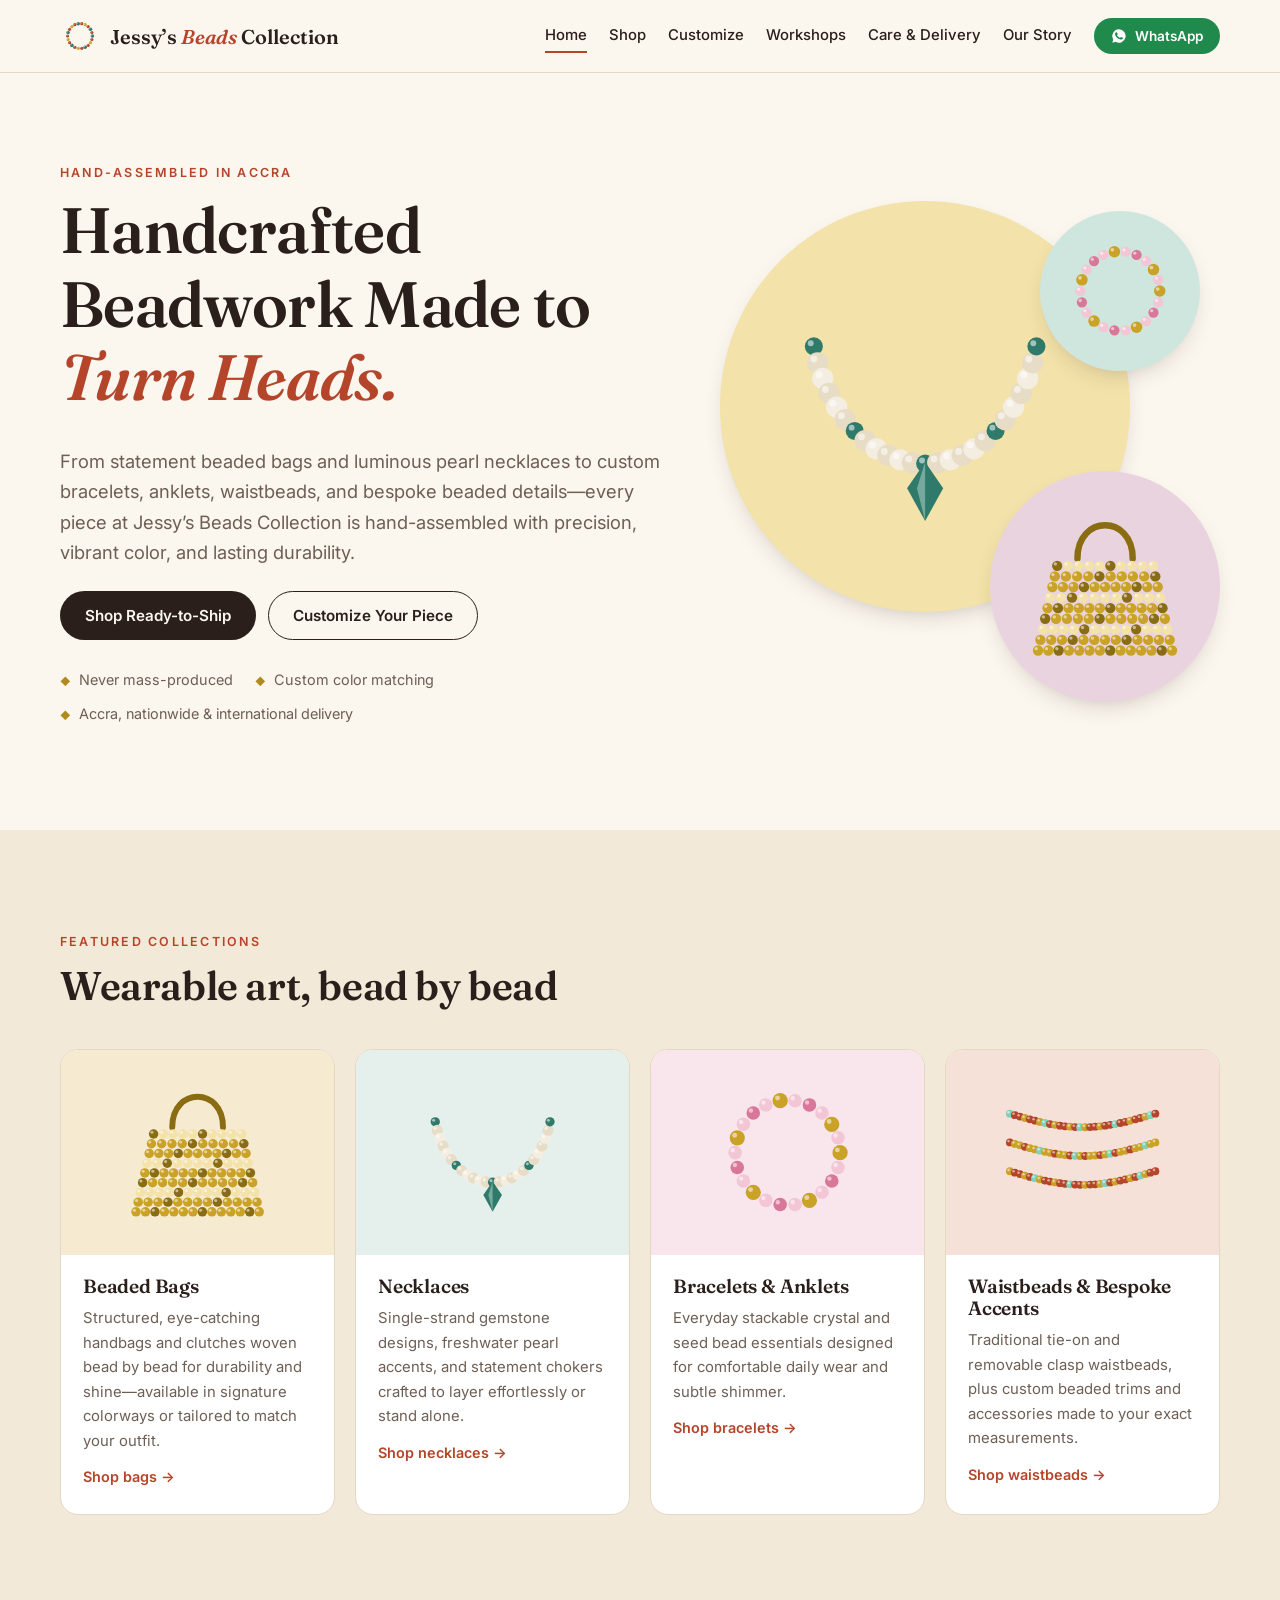
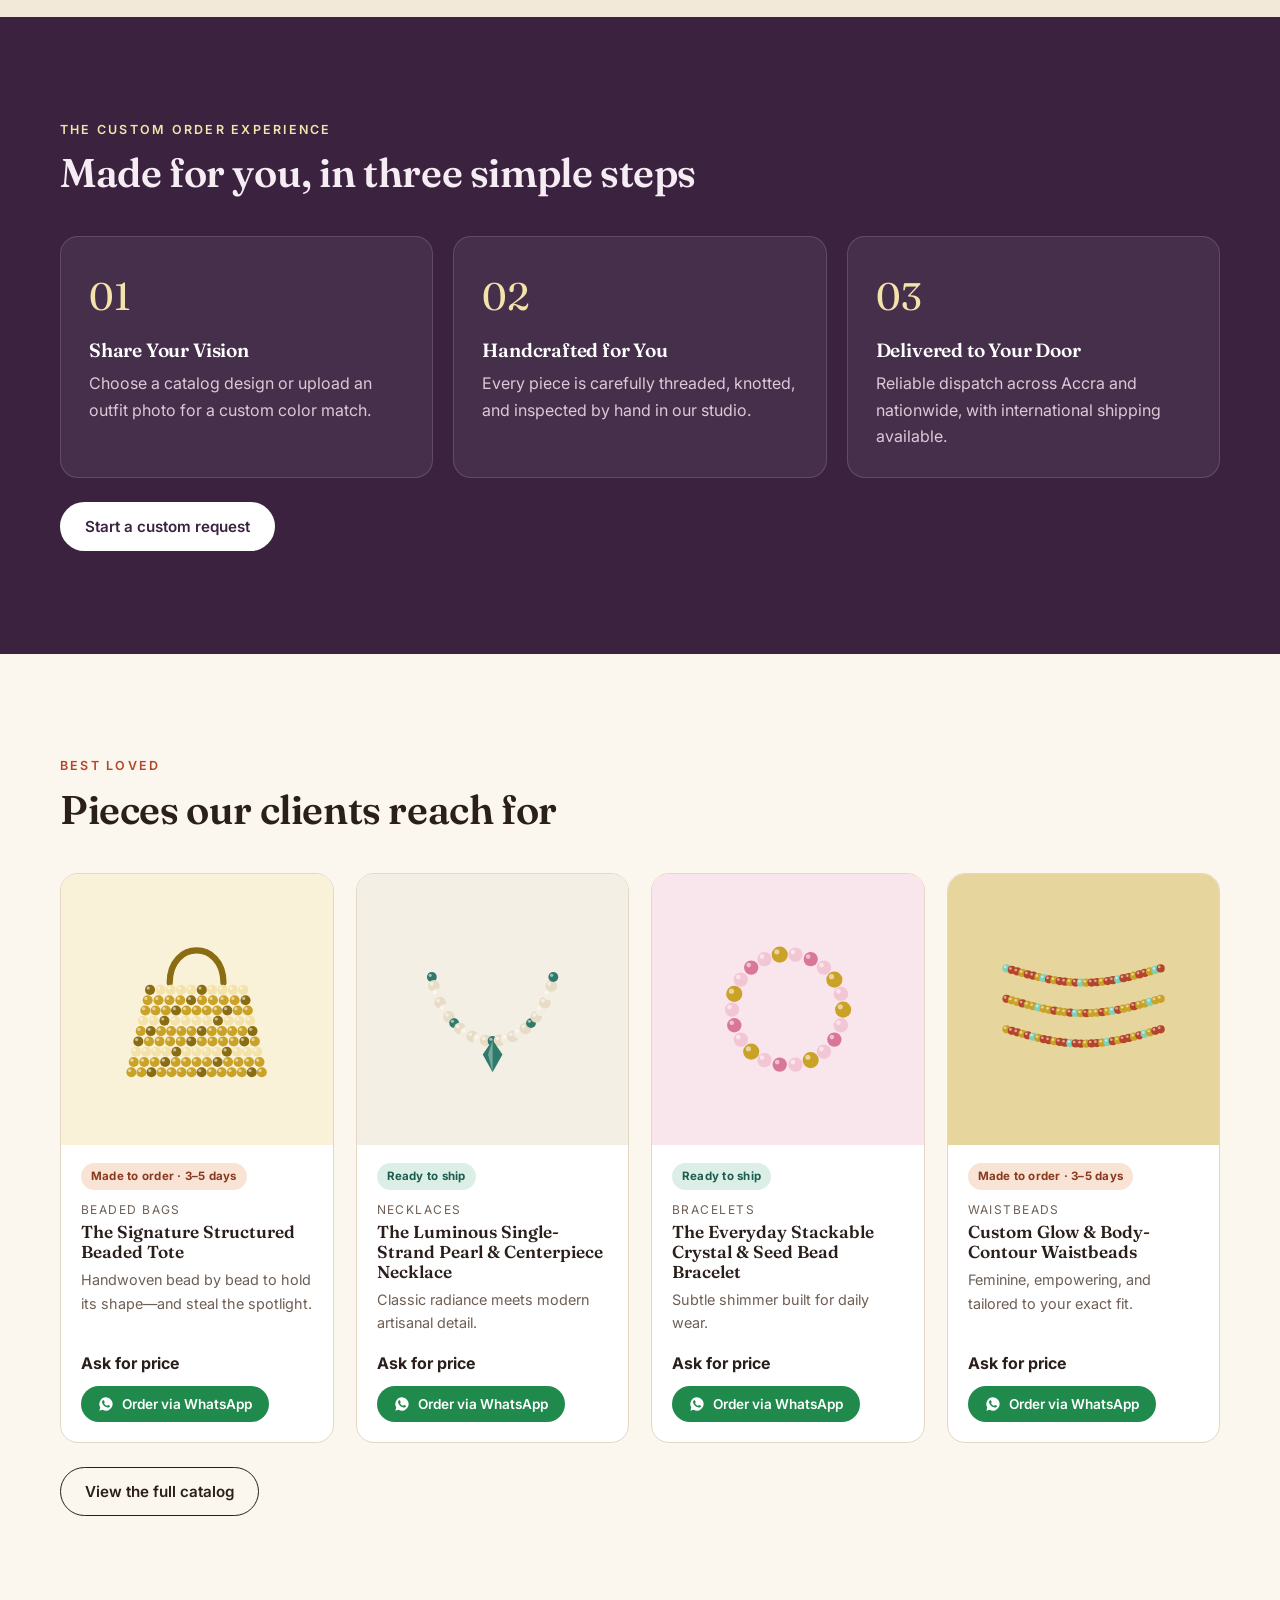
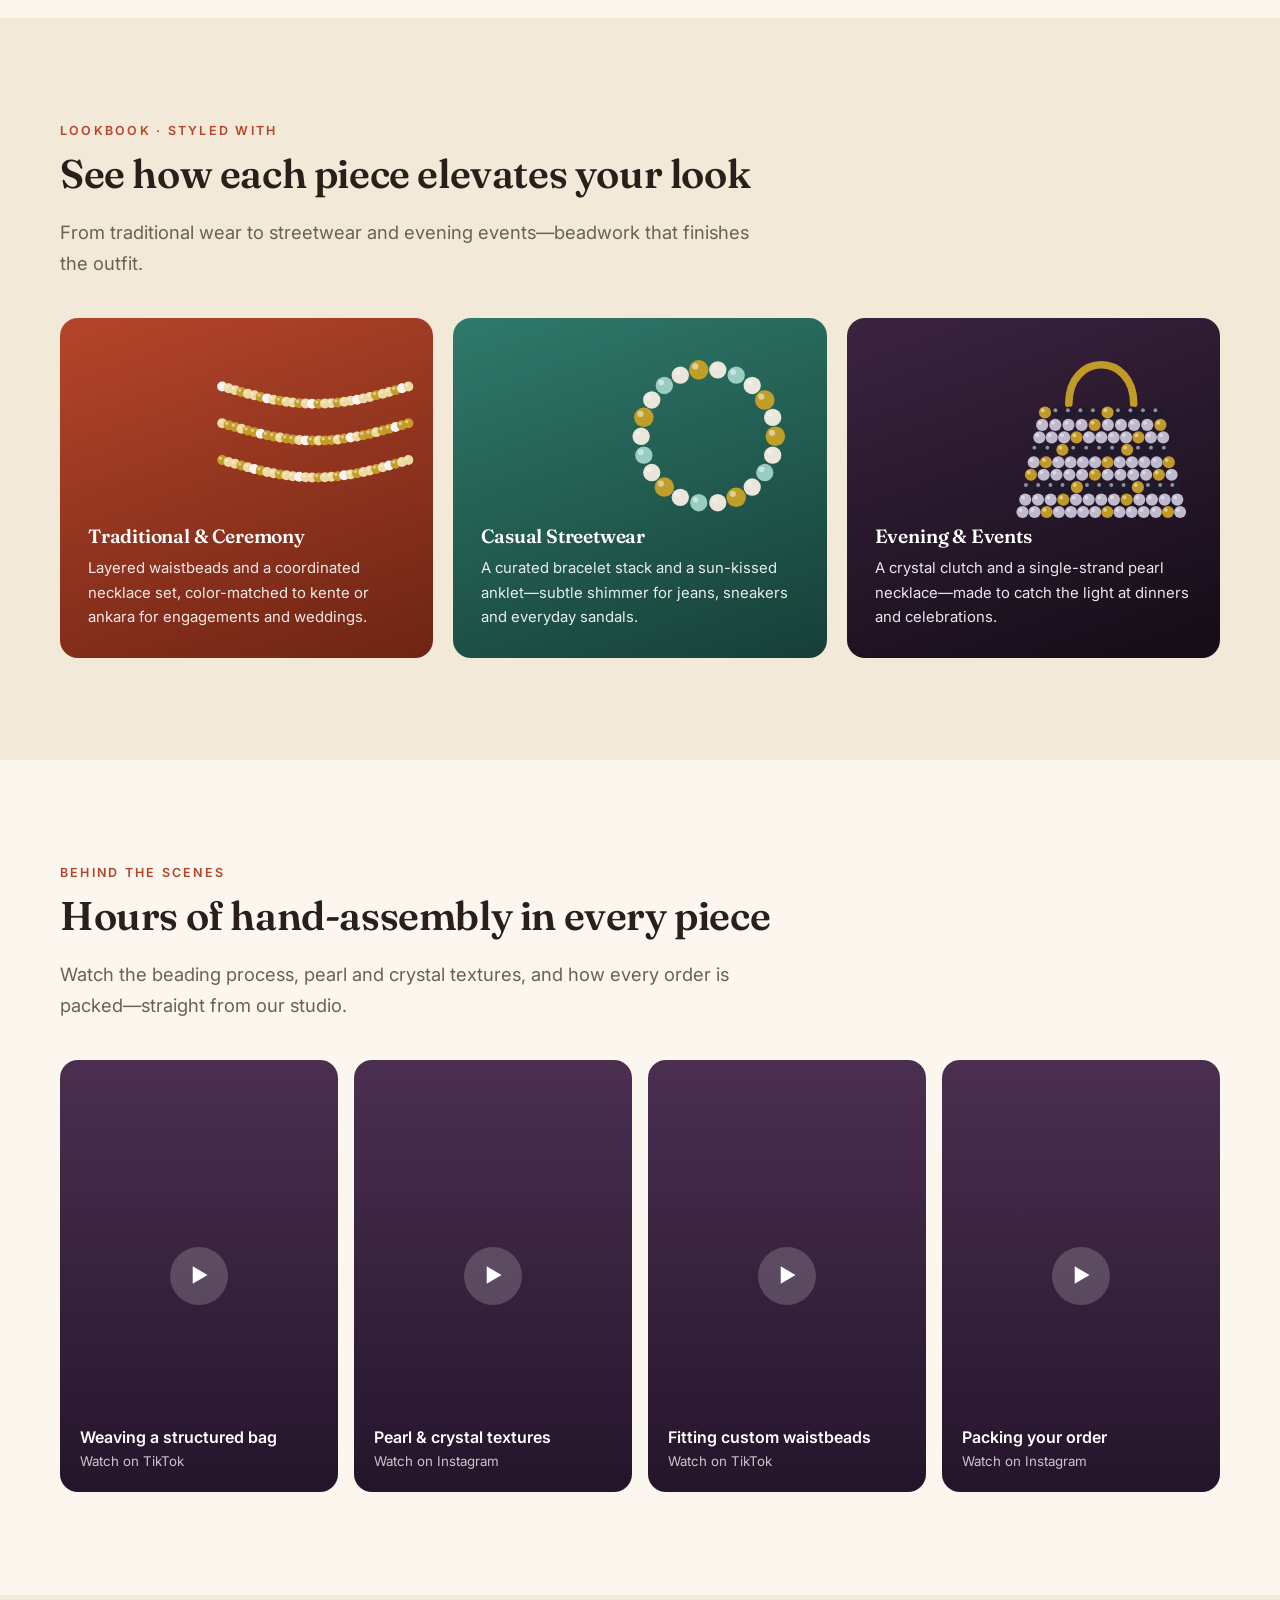
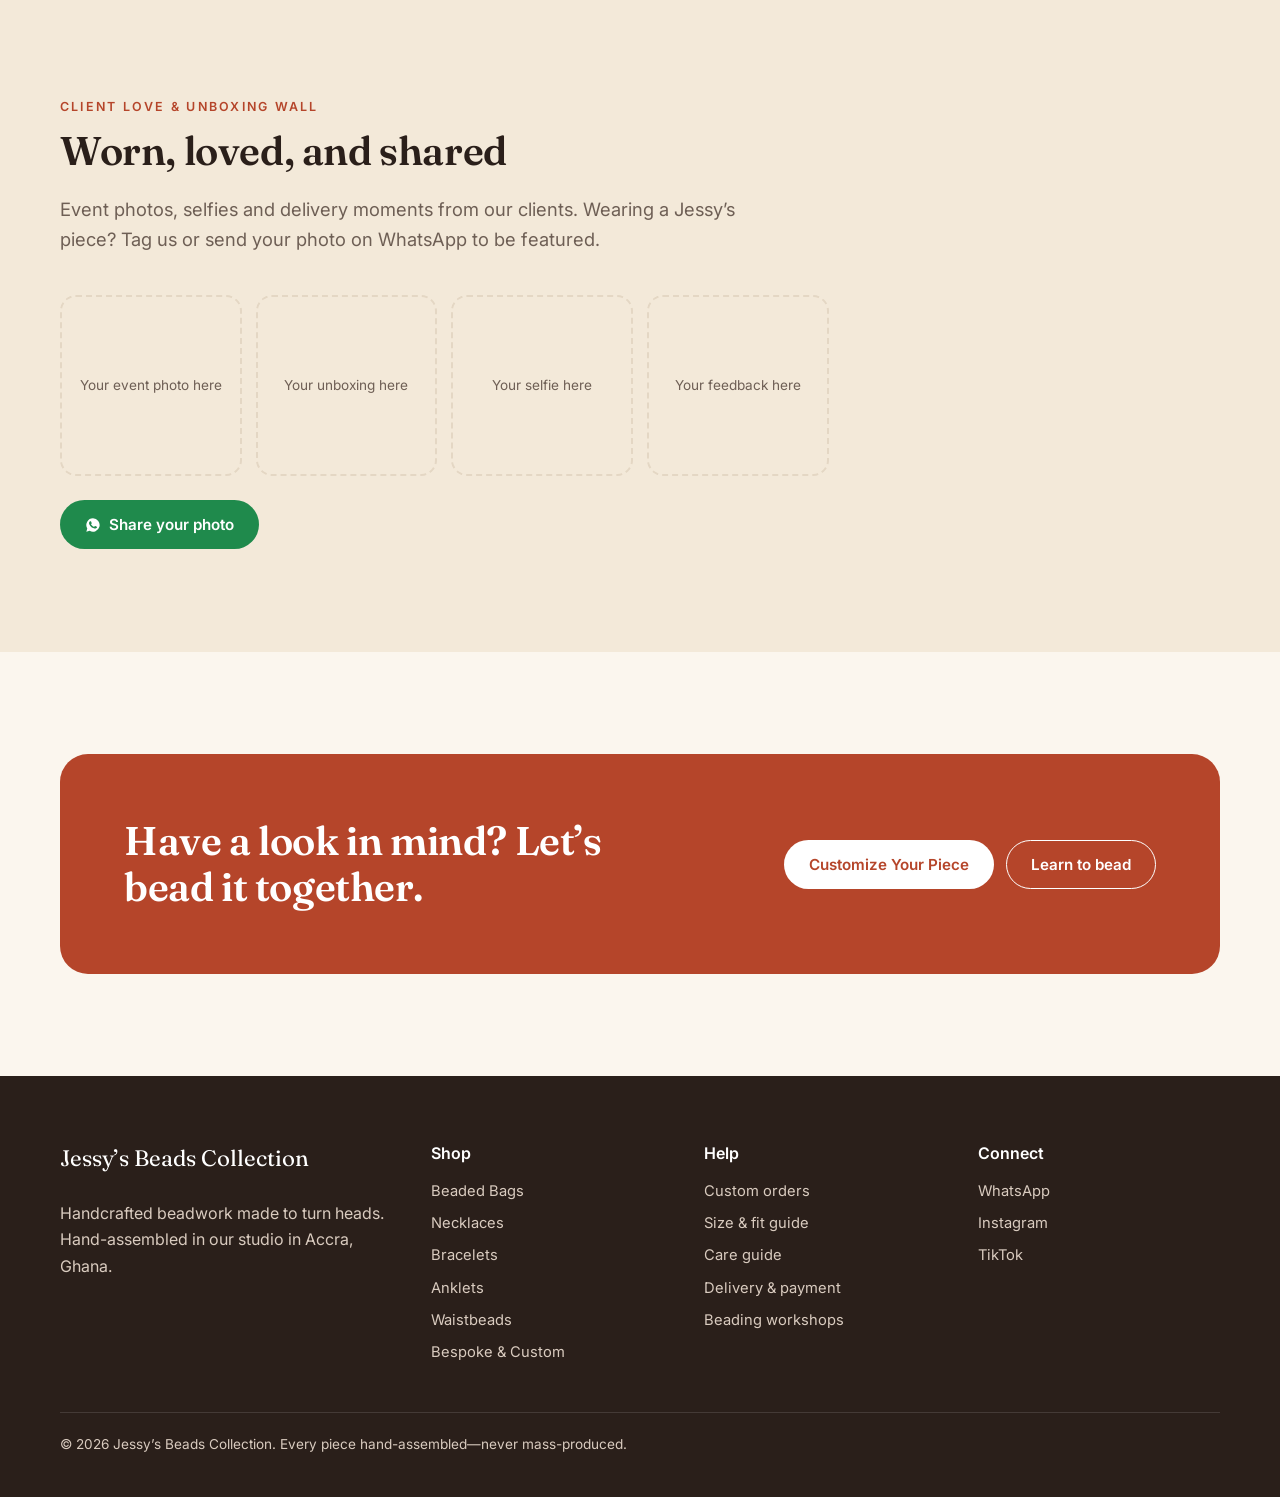
==== index.html @ 9a5f0c34 "Build Jessy's Beads Collection website from content blueprint Static multi-page site: home, shop cat" ====
<!doctype html>
<html lang="en">
<head>
  <meta charset="utf-8">
  <meta name="viewport" content="width=device-width, initial-scale=1">
  <title>Jessy’s Beads Collection — Handcrafted Beadwork, Accra</title>
  <meta name="description" content="Handcrafted beaded bags, pearl necklaces, bracelets, anklets, waistbeads and bespoke beadwork—hand-assembled in Accra, Ghana. Ready-to-ship and custom orders via WhatsApp.">
  <link rel="preconnect" href="https://fonts.googleapis.com">
  <link rel="preconnect" href="https://fonts.gstatic.com" crossorigin>
  <link href="https://fonts.googleapis.com/css2?family=Fraunces:ital,opsz,wght@0,9..144,500;0,9..144,600;1,9..144,500&family=Inter:wght@400;500;600;700&display=swap" rel="stylesheet">
  <link rel="stylesheet" href="css/styles.css">
  <script src="js/config.js"></script>
  <script src="js/products.js"></script>
  <script src="js/main.js" defer></script>
</head>
<body>
  <header id="site-header"></header>

  <main>
    <section class="hero">
      <div class="container hero-grid">
        <div>
          <p class="eyebrow">Hand-assembled in Accra</p>
          <h1>Handcrafted Beadwork Made to <em>Turn Heads.</em></h1>
          <p class="lede">From statement beaded bags and luminous pearl necklaces to custom bracelets, anklets, waistbeads, and bespoke beaded details—every piece at Jessy’s Beads Collection is hand-assembled with precision, vibrant color, and lasting durability.</p>
          <div class="btn-row">
            <a class="btn btn-primary" href="shop.html">Shop Ready-to-Ship</a>
            <a class="btn btn-ghost" href="custom.html">Customize Your Piece</a>
          </div>
          <ul class="trust-row">
            <li>Never mass-produced</li>
            <li>Custom color matching</li>
            <li>Accra, nationwide &amp; international delivery</li>
          </ul>
        </div>
        <div class="hero-art" aria-hidden="true">
          <div class="orb orb-1" data-art="necklace" data-palette="#f4eee2,#e7dcc6,#2f7a6b"></div>
          <div class="orb orb-2" data-art="bag" data-palette="#c9a227,#f3e2a9,#8a6d12"></div>
          <div class="orb orb-3" data-art="bracelet" data-palette="#d9779a,#f2c6d4,#c9a227"></div>
        </div>
      </div>
    </section>

    <section class="section section-alt">
      <div class="container">
        <div class="section-head">
          <p class="eyebrow">Featured collections</p>
          <h2>Wearable art, bead by bead</h2>
        </div>
        <div class="collection-grid">
          <a class="collection-card" href="shop.html#bags">
            <div class="art" style="--tint:#f6ead0" data-art="bag" data-palette="#c9a227,#f3e2a9,#8a6d12"></div>
            <div><h3>Beaded Bags</h3><p>Structured, eye-catching handbags and clutches woven bead by bead for durability and shine—available in signature colorways or tailored to match your outfit.</p><span class="more">Shop bags →</span></div>
          </a>
          <a class="collection-card" href="shop.html#necklaces">
            <div class="art" style="--tint:#e5f0ec" data-art="necklace" data-palette="#f4eee2,#e7dcc6,#2f7a6b"></div>
            <div><h3>Necklaces</h3><p>Single-strand gemstone designs, freshwater pearl accents, and statement chokers crafted to layer effortlessly or stand alone.</p><span class="more">Shop necklaces →</span></div>
          </a>
          <a class="collection-card" href="shop.html#bracelets">
            <div class="art" style="--tint:#f8e6ec" data-art="bracelet" data-palette="#d9779a,#f2c6d4,#c9a227"></div>
            <div><h3>Bracelets &amp; Anklets</h3><p>Everyday stackable crystal and seed bead essentials designed for comfortable daily wear and subtle shimmer.</p><span class="more">Shop bracelets →</span></div>
          </a>
          <a class="collection-card" href="shop.html#waistbeads">
            <div class="art" style="--tint:#f6e1d8" data-art="waistbeads" data-palette="#b5452a,#c9a227,#7fd1b9"></div>
            <div><h3>Waistbeads &amp; Bespoke Accents</h3><p>Traditional tie-on and removable clasp waistbeads, plus custom beaded trims and accessories made to your exact measurements.</p><span class="more">Shop waistbeads →</span></div>
          </a>
        </div>
      </div>
    </section>

    <section class="section section-dark">
      <div class="container">
        <div class="section-head">
          <p class="eyebrow">The custom order experience</p>
          <h2>Made for you, in three simple steps</h2>
        </div>
        <ol class="steps">
          <li><h3>Share Your Vision</h3><p>Choose a catalog design or upload an outfit photo for a custom color match.</p></li>
          <li><h3>Handcrafted for You</h3><p>Every piece is carefully threaded, knotted, and inspected by hand in our studio.</p></li>
          <li><h3>Delivered to Your Door</h3><p>Reliable dispatch across Accra and nationwide, with international shipping available.</p></li>
        </ol>
        <div class="btn-row"><a class="btn btn-primary" style="background:#fff;color:var(--plum)" href="custom.html">Start a custom request</a></div>
      </div>
    </section>

    <section class="section">
      <div class="container">
        <div class="section-head">
          <p class="eyebrow">Best loved</p>
          <h2>Pieces our clients reach for</h2>
        </div>
        <div class="product-grid" id="featured-products"></div>
        <div class="btn-row"><a class="btn btn-ghost" href="shop.html">View the full catalog</a></div>
      </div>
    </section>

    <section class="section section-alt">
      <div class="container">
        <div class="section-head">
          <p class="eyebrow">Lookbook · Styled with</p>
          <h2>See how each piece elevates your look</h2>
          <p class="lede">From traditional wear to streetwear and evening events—beadwork that finishes the outfit.</p>
        </div>
        <div class="lookbook">
          <article class="look look-1">
            <div class="art" data-art="waistbeads" data-palette="#f3e2a9,#c9a227,#fff"></div>
            <h3>Traditional &amp; Ceremony</h3>
            <p>Layered waistbeads and a coordinated necklace set, color-matched to kente or ankara for engagements and weddings.</p>
          </article>
          <article class="look look-2">
            <div class="art" data-art="bracelet" data-palette="#9fd3c7,#f4eee2,#c9a227"></div>
            <h3>Casual Streetwear</h3>
            <p>A curated bracelet stack and a sun-kissed anklet—subtle shimmer for jeans, sneakers and everyday sandals.</p>
          </article>
          <article class="look look-3">
            <div class="art" data-art="bag" data-palette="#c7c3d6,#1f1b2e,#c9a227"></div>
            <h3>Evening &amp; Events</h3>
            <p>A crystal clutch and a single-strand pearl necklace—made to catch the light at dinners and celebrations.</p>
          </article>
        </div>
      </div>
    </section>

    <section class="section">
      <div class="container">
        <div class="section-head">
          <p class="eyebrow">Behind the scenes</p>
          <h2>Hours of hand-assembly in every piece</h2>
          <p class="lede">Watch the beading process, pearl and crystal textures, and how every order is packed—straight from our studio.</p>
        </div>
        <div class="reels" id="craft-reels">
          <a class="reel" href="#" data-social="tiktok" target="_blank" rel="noopener"><span class="reel-play" aria-hidden="true">▶</span><span class="reel-title">Weaving a structured bag</span><small>Watch on TikTok</small></a>
          <a class="reel" href="#" data-social="instagram" target="_blank" rel="noopener"><span class="reel-play" aria-hidden="true">▶</span><span class="reel-title">Pearl &amp; crystal textures</span><small>Watch on Instagram</small></a>
          <a class="reel" href="#" data-social="tiktok" target="_blank" rel="noopener"><span class="reel-play" aria-hidden="true">▶</span><span class="reel-title">Fitting custom waistbeads</span><small>Watch on TikTok</small></a>
          <a class="reel" href="#" data-social="instagram" target="_blank" rel="noopener"><span class="reel-play" aria-hidden="true">▶</span><span class="reel-title">Packing your order</span><small>Watch on Instagram</small></a>
        </div>
      </div>
    </section>

    <section class="section section-alt">
      <div class="container">
        <div class="section-head">
          <p class="eyebrow">Client love &amp; unboxing wall</p>
          <h2>Worn, loved, and shared</h2>
          <p class="lede">Event photos, selfies and delivery moments from our clients. Wearing a Jessy’s piece? Tag us or send your photo on WhatsApp to be featured.</p>
        </div>
        <div class="wall">
          <div class="wall-slot">Your event photo here</div>
          <div class="wall-slot">Your unboxing here</div>
          <div class="wall-slot">Your selfie here</div>
          <div class="wall-slot">Your feedback here</div>
        </div>
        <div class="btn-row"><a class="btn btn-wa" data-wa="Hi! Here’s a photo of my Jessy’s Beads piece for the Client Love wall.">Share your photo</a></div>
      </div>
    </section>

    <section class="section">
      <div class="container">
        <div class="cta-band">
          <h2>Have a look in mind? Let’s bead it together.</h2>
          <div class="btn-row" style="margin:0">
            <a class="btn btn-primary" href="custom.html">Customize Your Piece</a>
            <a class="btn btn-ghost" style="color:#fff" href="workshops.html">Learn to bead</a>
          </div>
        </div>
      </div>
    </section>
  </main>

  <dialog id="product-dialog" aria-label="Product details">
    <button class="dialog-close" aria-label="Close">×</button>
    <div class="dialog-content"></div>
  </dialog>

  <footer id="site-footer"></footer>
</body>
</html>
---- css/styles.css ----
:root {
  --cream: #fbf6ee;
  --sand: #f3e9d9;
  --ink: #2a1f1a;
  --muted: #6e5f55;
  --line: #e4d7c4;
  --gold: #b08a1c;
  --gold-soft: #f3e2a9;
  --terracotta: #b5452a;
  --emerald: #2f7a6b;
  --plum: #3b2340;
  --wa: #1f8a4c;
  --radius: 18px;
  --shadow: 0 10px 30px -18px rgba(42, 31, 26, 0.45);
  --serif: "Fraunces", Georgia, serif;
  --sans: "Inter", system-ui, -apple-system, "Segoe UI", sans-serif;
}

*, *::before, *::after { box-sizing: border-box; }
html { scroll-behavior: smooth; }
body {
  margin: 0;
  background: var(--cream);
  color: var(--ink);
  font: 16px/1.65 var(--sans);
  -webkit-font-smoothing: antialiased;
}
img, svg { max-width: 100%; display: block; }
a { color: var(--terracotta); }
h1, h2, h3 { font-family: var(--serif); font-weight: 600; line-height: 1.15; margin: 0 0 0.5em; letter-spacing: -0.01em; }
h1 { font-size: clamp(2.3rem, 6vw, 4rem); }
h2 { font-size: clamp(1.7rem, 3.6vw, 2.5rem); }
h3 { font-size: 1.2rem; }
p { margin: 0 0 1em; }
.sr-only { position: absolute; width: 1px; height: 1px; overflow: hidden; clip: rect(0 0 0 0); white-space: nowrap; }
.container { width: min(1160px, 100% - 32px); margin-inline: auto; }
.section { padding: clamp(56px, 8vw, 104px) 0; }
.section-alt { background: var(--sand); }
.section-dark { background: var(--plum); color: #f6ecf3; }
.section-dark .eyebrow { color: var(--gold-soft); }
.eyebrow { font-size: 0.78rem; letter-spacing: 0.18em; text-transform: uppercase; color: var(--terracotta); font-weight: 600; margin-bottom: 0.8em; }
.lede { font-size: 1.15rem; color: var(--muted); max-width: 62ch; }
.section-dark .lede { color: #dcc8d6; }
.section-head { max-width: 720px; margin-bottom: 40px; }
.center { text-align: center; margin-inline: auto; }

/* Buttons */
.btn {
  display: inline-flex; align-items: center; justify-content: center; gap: 8px;
  padding: 14px 24px; border-radius: 999px; border: 1.5px solid transparent;
  font: 600 0.95rem var(--sans); text-decoration: none; cursor: pointer;
  transition: transform 0.15s ease, background 0.15s ease;
}
.btn:hover { transform: translateY(-1px); }
.btn-primary { background: var(--ink); color: var(--cream); }
.btn-primary:hover { background: var(--plum); }
.btn-ghost { border-color: currentColor; color: var(--ink); background: transparent; }
.btn-wa { background: var(--wa); color: #fff; }
.btn-wa::before { content: ""; width: 16px; height: 16px; background: currentColor; mask: url("data:image/svg+xml,%3Csvg xmlns='http://www.w3.org/2000/svg' viewBox='0 0 24 24'%3E%3Cpath d='M12 2a10 10 0 0 0-8.6 15.1L2 22l5-1.3A10 10 0 1 0 12 2Zm5.4 14.1c-.2.6-1.3 1.2-1.8 1.2-.5.1-1 .2-3.4-.7-2.9-1.1-4.7-4.1-4.9-4.3-.1-.2-1.2-1.6-1.2-3s.8-2.2 1-2.5c.3-.3.6-.4.8-.4h.6c.2 0 .4 0 .6.5l.9 2.1c.1.2.1.4 0 .6l-.3.5-.4.5c-.1.1-.3.3-.1.6.2.3.8 1.3 1.7 2.1 1.2 1 2.1 1.3 2.4 1.5.3.1.5.1.6-.1l.9-1.1c.2-.3.4-.2.7-.1l2 1c.3.1.5.2.5.3.1.2.1.7-.1 1.3Z'/%3E%3C/svg%3E") center/contain no-repeat; }
.btn-sm { padding: 9px 16px; font-size: 0.85rem; }
.btn-row { display: flex; flex-wrap: wrap; gap: 12px; margin-top: 24px; }
.link-btn { background: none; border: 0; padding: 0; font: inherit; color: inherit; cursor: pointer; text-align: left; }
.link-btn:hover { color: var(--terracotta); }
:focus-visible { outline: 3px solid var(--gold); outline-offset: 3px; }

/* Header */
#site-header { position: sticky; top: 0; z-index: 50; background: rgba(251, 246, 238, 0.92); backdrop-filter: blur(10px); border-bottom: 1px solid var(--line); }
.header-inner { display: flex; align-items: center; justify-content: space-between; min-height: 72px; gap: 16px; }
.brand { display: flex; align-items: center; gap: 10px; text-decoration: none; color: var(--ink); }
.brand-name { font-family: var(--serif); font-size: 1.25rem; font-weight: 600; }
.brand-name em { color: var(--terracotta); }
.site-nav { display: flex; align-items: center; gap: 22px; }
.site-nav a:not(.btn) { color: var(--ink); text-decoration: none; font-size: 0.93rem; font-weight: 500; padding: 4px 0; border-bottom: 2px solid transparent; }
.site-nav a:not(.btn):hover, .site-nav a[aria-current="page"] { border-color: var(--terracotta); }
.nav-toggle { display: none; background: none; border: 0; width: 44px; height: 44px; cursor: pointer; flex-direction: column; justify-content: center; gap: 5px; padding: 10px; }
.nav-toggle span:not(.sr-only) { display: block; height: 2px; background: var(--ink); border-radius: 2px; }
@media (max-width: 900px) {
  .nav-toggle { display: flex; }
  .site-nav { position: absolute; top: 100%; left: 0; right: 0; flex-direction: column; align-items: stretch; gap: 0; background: var(--cream); border-bottom: 1px solid var(--line); padding: 8px 16px 20px; display: none; }
  .nav-open .site-nav { display: flex; }
  .site-nav a:not(.btn) { padding: 12px 0; border-bottom: 1px solid var(--line); }
  .site-nav .btn { margin-top: 14px; }
}

/* Hero */
.hero { padding: clamp(48px, 7vw, 96px) 0; overflow: hidden; }
.hero-grid { display: grid; grid-template-columns: 1.1fr 0.9fr; gap: 48px; align-items: center; }
.hero h1 em { font-style: italic; color: var(--terracotta); }
.hero-art { position: relative; aspect-ratio: 1; }
.hero-art .orb { position: absolute; border-radius: 50%; display: grid; place-items: center; box-shadow: var(--shadow); }
.hero-art .orb svg { width: 80%; }
.orb-1 { inset: 0 18% 18% 0; background: var(--gold-soft); }
.orb-2 { width: 46%; aspect-ratio: 1; right: 0; bottom: 0; background: #e9d3df; }
.orb-3 { width: 32%; aspect-ratio: 1; right: 4%; top: 2%; background: #cfe6df; }
.trust-row { display: flex; flex-wrap: wrap; gap: 10px 22px; margin-top: 28px; padding: 0; list-style: none; color: var(--muted); font-size: 0.9rem; }
.trust-row li::before { content: "◆"; color: var(--gold); margin-right: 8px; font-size: 0.7em; }
@media (max-width: 860px) { .hero-grid { grid-template-columns: 1fr; } .hero-art { max-width: 420px; width: 100%; margin-inline: auto; } }

/* Collections */
.collection-grid { display: grid; grid-template-columns: repeat(4, 1fr); gap: 20px; }
.collection-card { background: #fff; border: 1px solid var(--line); border-radius: var(--radius); overflow: hidden; text-decoration: none; color: inherit; display: flex; flex-direction: column; transition: transform 0.2s, box-shadow 0.2s; }
.collection-card:hover { transform: translateY(-4px); box-shadow: var(--shadow); }
.collection-card .art { aspect-ratio: 4/3; display: grid; place-items: center; background: var(--tint, var(--sand)); }
.collection-card .art svg { width: 62%; }
.collection-card div:last-child { padding: 20px 22px 24px; }
.collection-card p { color: var(--muted); font-size: 0.93rem; margin: 0; }
.collection-card .more { display: inline-block; margin-top: 12px; color: var(--terracotta); font-weight: 600; font-size: 0.9rem; }
@media (max-width: 960px) { .collection-grid { grid-template-columns: repeat(2, 1fr); } }
@media (max-width: 540px) { .collection-grid { grid-template-columns: 1fr; } }

/* Steps */
.steps { display: grid; grid-template-columns: repeat(3, 1fr); gap: 20px; counter-reset: step; list-style: none; padding: 0; margin: 0; }
.steps li { counter-increment: step; background: rgba(255, 255, 255, 0.06); border: 1px solid rgba(255, 255, 255, 0.14); border-radius: var(--radius); padding: 28px; }
.steps li::before { content: counter(step, decimal-leading-zero); font-family: var(--serif); font-size: 2.4rem; color: var(--gold-soft); display: block; margin-bottom: 10px; }
.steps h3 { color: #fff; }
.steps p { margin: 0; color: #dcc8d6; }
@media (max-width: 760px) { .steps { grid-template-columns: 1fr; } }

/* Products */
.product-grid { display: grid; grid-template-columns: repeat(auto-fill, minmax(250px, 1fr)); gap: 22px; }
.product-card { background: #fff; border: 1px solid var(--line); border-radius: var(--radius); overflow: hidden; display: flex; flex-direction: column; }
.product-open { border: 0; padding: 0; background: none; cursor: pointer; display: block; width: 100%; }
.product-media { aspect-ratio: 1; display: grid; place-items: center; background: color-mix(in srgb, var(--tint) 45%, #fff); }
.product-media svg { width: 66%; transition: transform 0.3s; }
.product-media img { width: 100%; height: 100%; object-fit: cover; }
.product-card:hover .product-media svg { transform: scale(1.05) rotate(-2deg); }
.product-body { padding: 18px 20px 20px; display: flex; flex-direction: column; flex: 1; }
.product-body h3 { font-size: 1.08rem; margin: 2px 0 6px; }
.product-cat { font-size: 0.75rem; letter-spacing: 0.12em; text-transform: uppercase; color: var(--muted); margin: 10px 0 0; }
.product-tagline { color: var(--muted); font-size: 0.9rem; }
.product-foot { margin-top: auto; display: flex; align-items: center; justify-content: space-between; gap: 10px; flex-wrap: wrap; }
.price { font-weight: 700; }
.tag { display: inline-block; align-self: flex-start; font-size: 0.72rem; font-weight: 700; padding: 4px 10px; border-radius: 999px; letter-spacing: 0.02em; }
.tag-ready { background: #dcefe7; color: #1e5c4f; }
.tag-made { background: #f8e3d4; color: #8a3a1f; }
.shop-toolbar { display: flex; flex-wrap: wrap; justify-content: space-between; gap: 16px; align-items: center; margin-bottom: 28px; }
.chips { display: flex; flex-wrap: wrap; gap: 8px; }
.chip { border: 1.5px solid var(--line); background: #fff; border-radius: 999px; padding: 8px 16px; font: 500 0.88rem var(--sans); cursor: pointer; color: var(--ink); }
.chip[aria-pressed="true"] { background: var(--ink); color: var(--cream); border-color: var(--ink); }
.select { padding: 10px 14px; border-radius: 12px; border: 1.5px solid var(--line); font: inherit; background: #fff; color: var(--ink); }
.empty { grid-column: 1 / -1; color: var(--muted); }

/* Dialog */
dialog { border: 0; border-radius: 22px; padding: 0; width: min(920px, 100% - 32px); max-height: calc(100vh - 32px); background: var(--cream); color: var(--ink); box-shadow: 0 30px 80px -30px rgba(0, 0, 0, 0.5); }
dialog::backdrop { background: rgba(42, 31, 26, 0.55); }
.dialog-close { position: absolute; top: 12px; right: 12px; z-index: 2; width: 40px; height: 40px; border-radius: 50%; border: 0; background: #fff; font-size: 1.4rem; cursor: pointer; }
.dialog-content { display: grid; grid-template-columns: 1fr 1.15fr; }
.dialog-media { display: grid; place-items: center; background: color-mix(in srgb, var(--tint) 45%, #fff); min-height: 280px; }
.dialog-media svg { width: 70%; }
.dialog-text { padding: 36px 32px; }
.dialog-text h2 { font-size: 1.7rem; margin-top: 4px; }
.spec { display: grid; grid-template-columns: max-content 1fr; gap: 8px 16px; font-size: 0.92rem; margin: 18px 0; padding: 16px 0; border-block: 1px solid var(--line); }
.spec dt { font-weight: 600; }
.spec dd { margin: 0; color: var(--muted); }
@media (max-width: 760px) { .dialog-content { grid-template-columns: 1fr; } .dialog-media { min-height: 220px; } .spec { grid-template-columns: 1fr; } .spec dd { margin-bottom: 8px; } .dialog-text { padding: 26px 20px; } }

/* Lookbook */
.lookbook { display: grid; grid-template-columns: repeat(3, 1fr); gap: 20px; }
.look { border-radius: var(--radius); padding: 28px; min-height: 340px; display: flex; flex-direction: column; justify-content: flex-end; position: relative; overflow: hidden; color: #fff; }
.look .art { position: absolute; inset: 10px 10px auto auto; width: 58%; opacity: 0.95; }
.look h3 { position: relative; }
.look p { position: relative; margin: 0; font-size: 0.93rem; opacity: 0.9; }
.look-1 { background: linear-gradient(160deg, #b5452a, #6e2414); }
.look-2 { background: linear-gradient(160deg, #2f7a6b, #163f37); }
.look-3 { background: linear-gradient(160deg, #3b2340, #140c16); }
@media (max-width: 860px) { .lookbook { grid-template-columns: 1fr; } .look { min-height: 260px; } .look .art { width: 42%; } }

/* Reels */
.reels { display: grid; grid-template-columns: repeat(auto-fit, minmax(200px, 1fr)); gap: 16px; }
.reel { aspect-ratio: 9/14; border-radius: var(--radius); background: linear-gradient(180deg, #4b2f51, #24152a); display: flex; flex-direction: column; justify-content: flex-end; padding: 20px; color: #fff; text-decoration: none; position: relative; overflow: hidden; }
.reel-play { position: absolute; top: 50%; left: 50%; transform: translate(-50%, -50%); width: 58px; height: 58px; border-radius: 50%; background: rgba(255, 255, 255, 0.18); display: grid; place-items: center; font-size: 1.2rem; }
.reel-title { font-weight: 600; position: relative; }
.reel small { opacity: 0.75; position: relative; }

/* Split / about */
.split { display: grid; grid-template-columns: 1fr 1fr; gap: 56px; align-items: center; }
.split-art { aspect-ratio: 1; border-radius: 50%; background: var(--sand); display: grid; place-items: center; }
.split-art svg { width: 70%; }
@media (max-width: 860px) { .split { grid-template-columns: 1fr; } .split-art { max-width: 360px; margin-inline: auto; width: 100%; } }
.pillars { display: grid; grid-template-columns: repeat(3, 1fr); gap: 20px; }
.pillar { background: #fff; border: 1px solid var(--line); border-radius: var(--radius); padding: 26px; }
.pillar p { color: var(--muted); margin: 0; }
@media (max-width: 760px) { .pillars { grid-template-columns: 1fr; } }

/* Page header */
.page-head { padding: clamp(48px, 7vw, 88px) 0 clamp(28px, 4vw, 44px); border-bottom: 1px solid var(--line); }

/* Forms */
.builder { display: grid; grid-template-columns: 1.3fr 0.7fr; gap: 40px; align-items: start; }
.form-card { background: #fff; border: 1px solid var(--line); border-radius: var(--radius); padding: clamp(22px, 4vw, 40px); }
fieldset { border: 0; padding: 0; margin: 0 0 28px; }
legend, .field > span { font-weight: 600; display: block; margin-bottom: 10px; }
legend small, .field small { font-weight: 400; color: var(--muted); }
.field { display: block; margin-bottom: 20px; }
.field input:not([type=checkbox]):not([type=radio]):not([type=file]), .field select, .field textarea {
  width: 100%; padding: 13px 14px; border-radius: 12px; border: 1.5px solid var(--line); font: inherit; background: var(--cream); color: var(--ink);
}
.field textarea { min-height: 110px; resize: vertical; }
.field input:focus, .field select:focus, .field textarea:focus { outline: none; border-color: var(--gold); }
.two-col { display: grid; grid-template-columns: 1fr 1fr; gap: 0 18px; }
@media (max-width: 600px) { .two-col { grid-template-columns: 1fr; } }
.swatches { display: grid; grid-template-columns: repeat(auto-fill, minmax(76px, 1fr)); gap: 10px; }
.swatch { display: flex; flex-direction: column; align-items: center; gap: 6px; cursor: pointer; font-size: 0.78rem; text-align: center; }
.swatch input { position: absolute; opacity: 0; }
.swatch span { width: 40px; height: 40px; border-radius: 50%; background: radial-gradient(circle at 32% 30%, rgba(255,255,255,.7) 0 18%, transparent 20%), var(--c); border: 2px solid var(--line); transition: transform 0.15s; }
.swatch em { font-style: normal; color: var(--muted); }
.swatch input:checked + span { border-color: var(--ink); box-shadow: 0 0 0 3px var(--cream), 0 0 0 5px var(--ink); transform: scale(1.06); }
.swatch input:focus-visible + span { outline: 3px solid var(--gold); outline-offset: 3px; }
.radio-row { display: flex; flex-wrap: wrap; gap: 10px; }
.radio-row label { border: 1.5px solid var(--line); border-radius: 12px; padding: 10px 14px; cursor: pointer; display: flex; gap: 8px; align-items: center; }
.radio-row label:has(input:checked) { border-color: var(--ink); background: var(--sand); }
.upload { border: 2px dashed var(--line); border-radius: 14px; padding: 18px; background: var(--cream); }
#photo-preview { display: flex; gap: 12px; align-items: center; margin-top: 12px; font-size: 0.88rem; color: var(--muted); }
#photo-preview img { width: 72px; height: 72px; object-fit: cover; border-radius: 10px; }
.builder-aside { position: sticky; top: 96px; }
.preview-card { background: var(--sand); border-radius: var(--radius); padding: 24px; text-align: center; }
.preview-card #builder-preview svg { width: 80%; margin: 0 auto 10px; }
.note { font-size: 0.88rem; color: var(--muted); }
@media (max-width: 900px) { .builder { grid-template-columns: 1fr; } .builder-aside { position: static; order: -1; } .preview-card #builder-preview svg { width: 45%; } }

/* Info pages */
.info-grid { display: grid; grid-template-columns: repeat(auto-fit, minmax(260px, 1fr)); gap: 20px; }
.info-card { background: #fff; border: 1px solid var(--line); border-radius: var(--radius); padding: 26px; }
.info-card h3 { margin-bottom: 10px; }
.info-card ul { padding-left: 1.1em; margin: 0; color: var(--muted); }
.info-card li { margin-bottom: 6px; }
.table-wrap { overflow-x: auto; border: 1px solid var(--line); border-radius: var(--radius); background: #fff; }
table { width: 100%; border-collapse: collapse; font-size: 0.93rem; min-width: 520px; }
th, td { text-align: left; padding: 14px 18px; border-bottom: 1px solid var(--line); vertical-align: top; }
th { background: var(--sand); font-weight: 600; }
tr:last-child td { border-bottom: 0; }
.subnav { display: flex; flex-wrap: wrap; gap: 8px; margin-top: 20px; }
.callout { border-left: 4px solid var(--gold); background: #fff; padding: 18px 22px; border-radius: 0 14px 14px 0; margin-top: 24px; }

/* Wall */
.wall { display: grid; grid-template-columns: repeat(auto-fill, minmax(180px, 1fr)); gap: 14px; }
.wall-slot { aspect-ratio: 1; border-radius: 16px; border: 2px dashed var(--line); display: grid; place-items: center; text-align: center; color: var(--muted); font-size: 0.85rem; padding: 14px; }

/* CTA band */
.cta-band { background: var(--terracotta); color: #fff; border-radius: 28px; padding: clamp(32px, 6vw, 64px); display: flex; flex-wrap: wrap; justify-content: space-between; align-items: center; gap: 24px; }
.cta-band h2 { margin: 0; max-width: 20ch; }
.cta-band .btn-primary { background: #fff; color: var(--terracotta); }

/* Footer */
#site-footer { background: var(--ink); color: #d9cbbf; padding: 64px 0 28px; margin-top: 0; }
.footer-grid { display: grid; grid-template-columns: 1.4fr 1fr 1fr 1fr; gap: 32px; }
.footer-grid a { display: block; color: #d9cbbf; text-decoration: none; margin-bottom: 8px; font-size: 0.92rem; }
.footer-grid a:hover { color: #fff; }
.footer-brand { font-family: var(--serif); font-size: 1.4rem; color: #fff; }
.footer-title { color: #fff; font-weight: 600; margin-bottom: 12px; }
.footer-base { border-top: 1px solid rgba(255, 255, 255, 0.12); margin-top: 40px; padding-top: 20px; font-size: 0.85rem; }
@media (max-width: 760px) { .footer-grid { grid-template-columns: 1fr 1fr; } }
@media (max-width: 460px) { .footer-grid { grid-template-columns: 1fr; } }

@media (prefers-reduced-motion: reduce) { * { transition: none !important; scroll-behavior: auto !important; } }
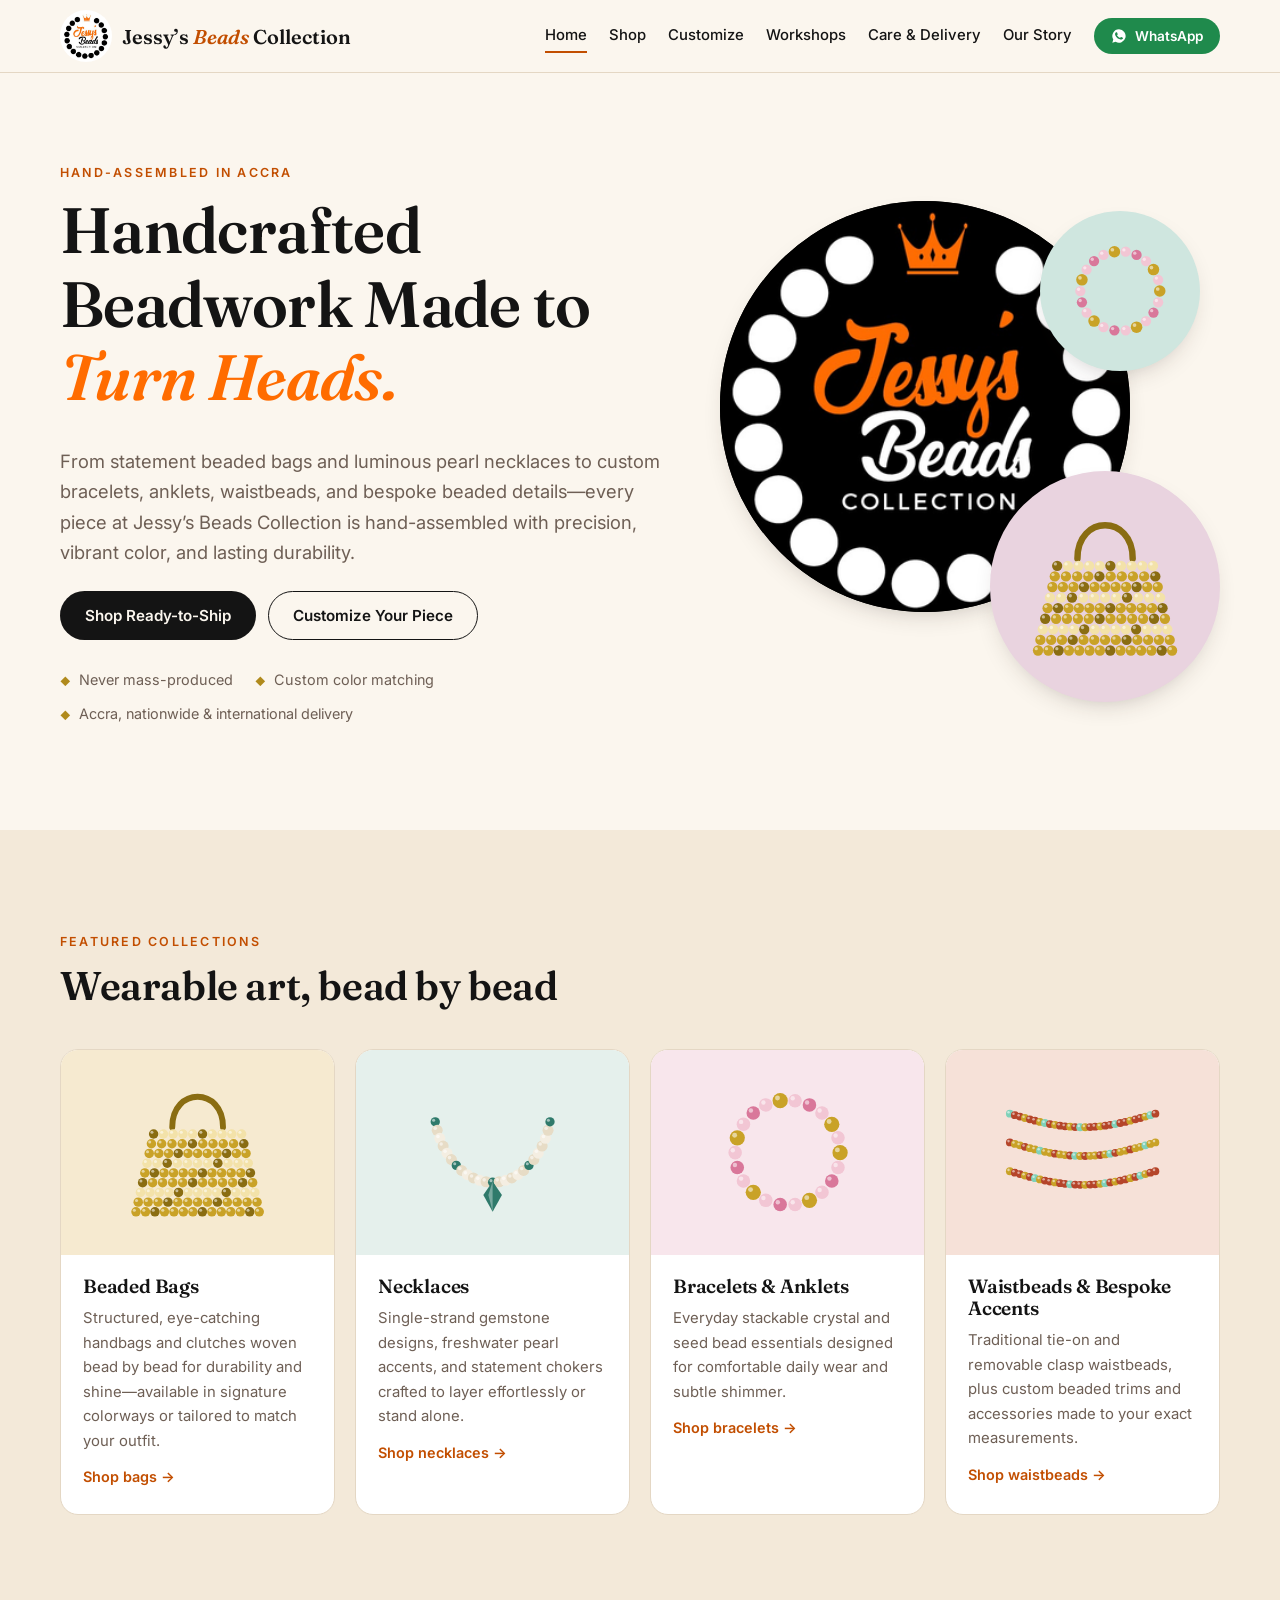
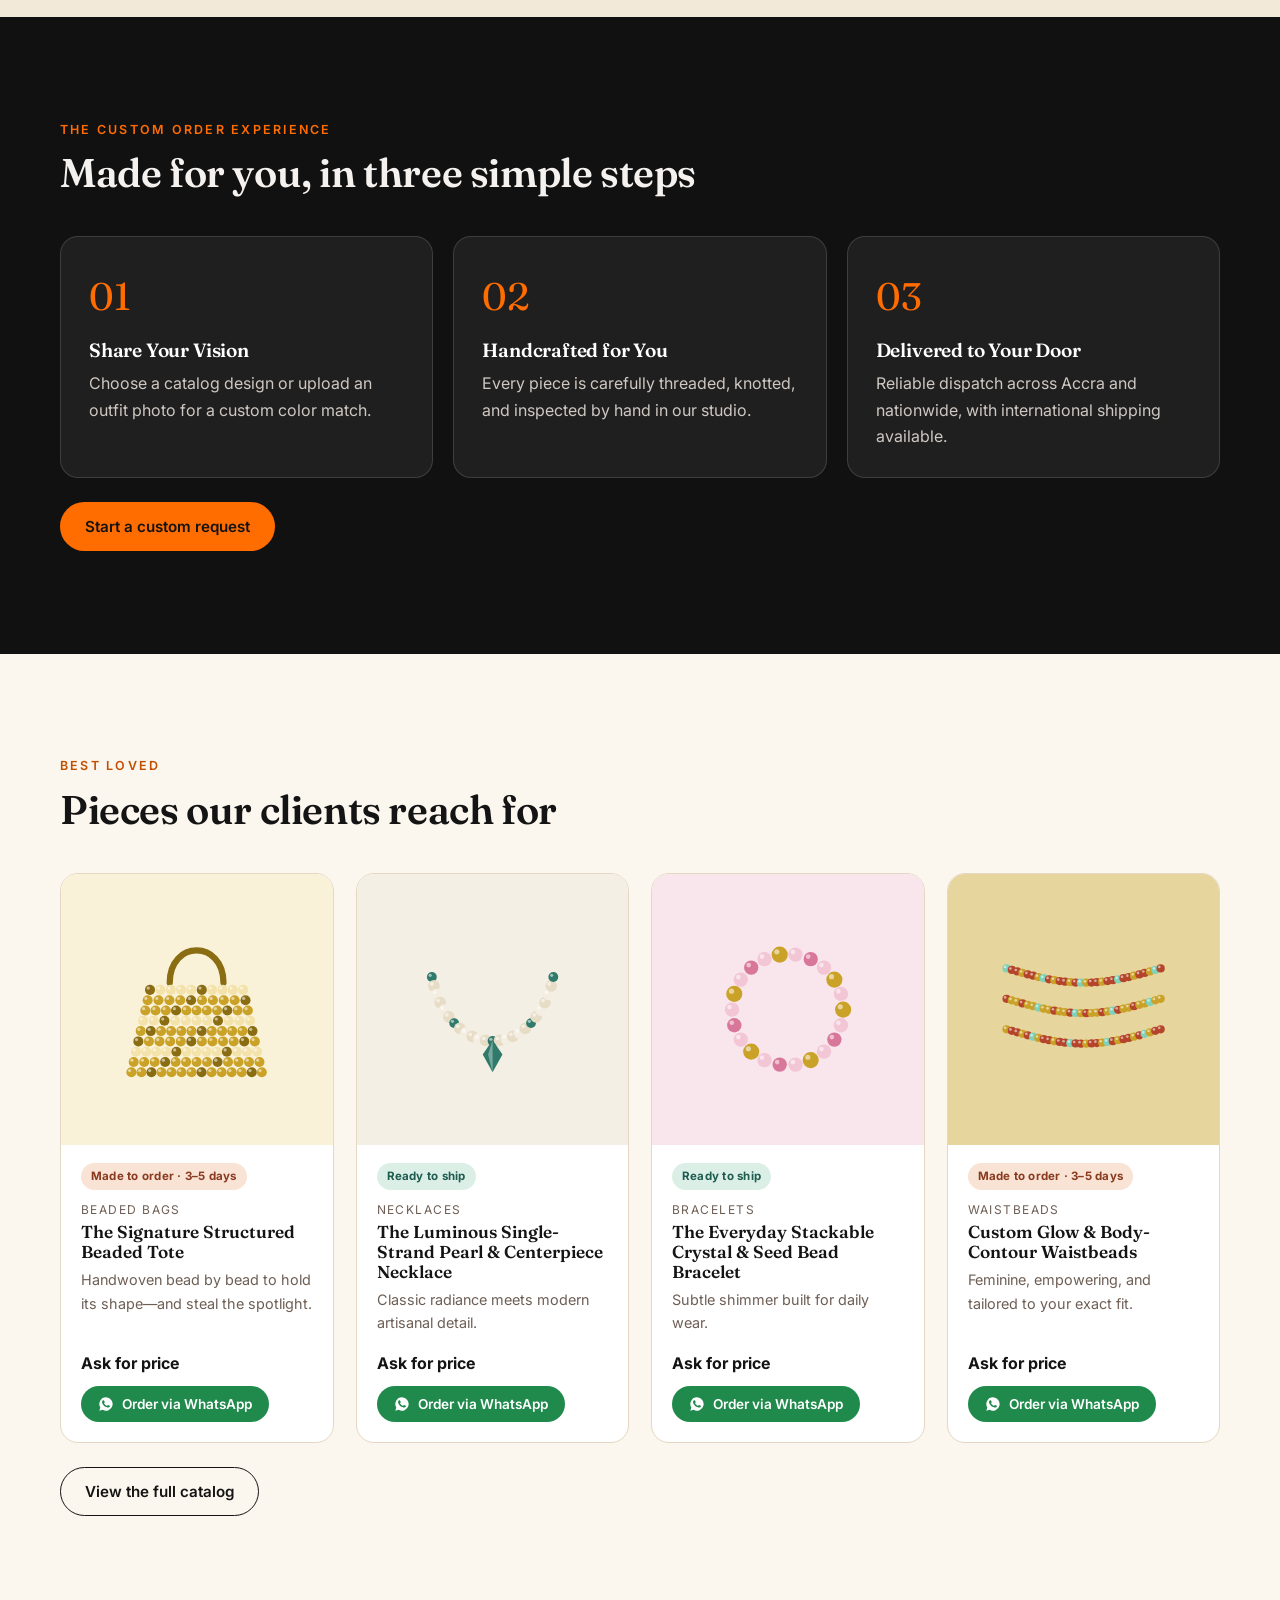
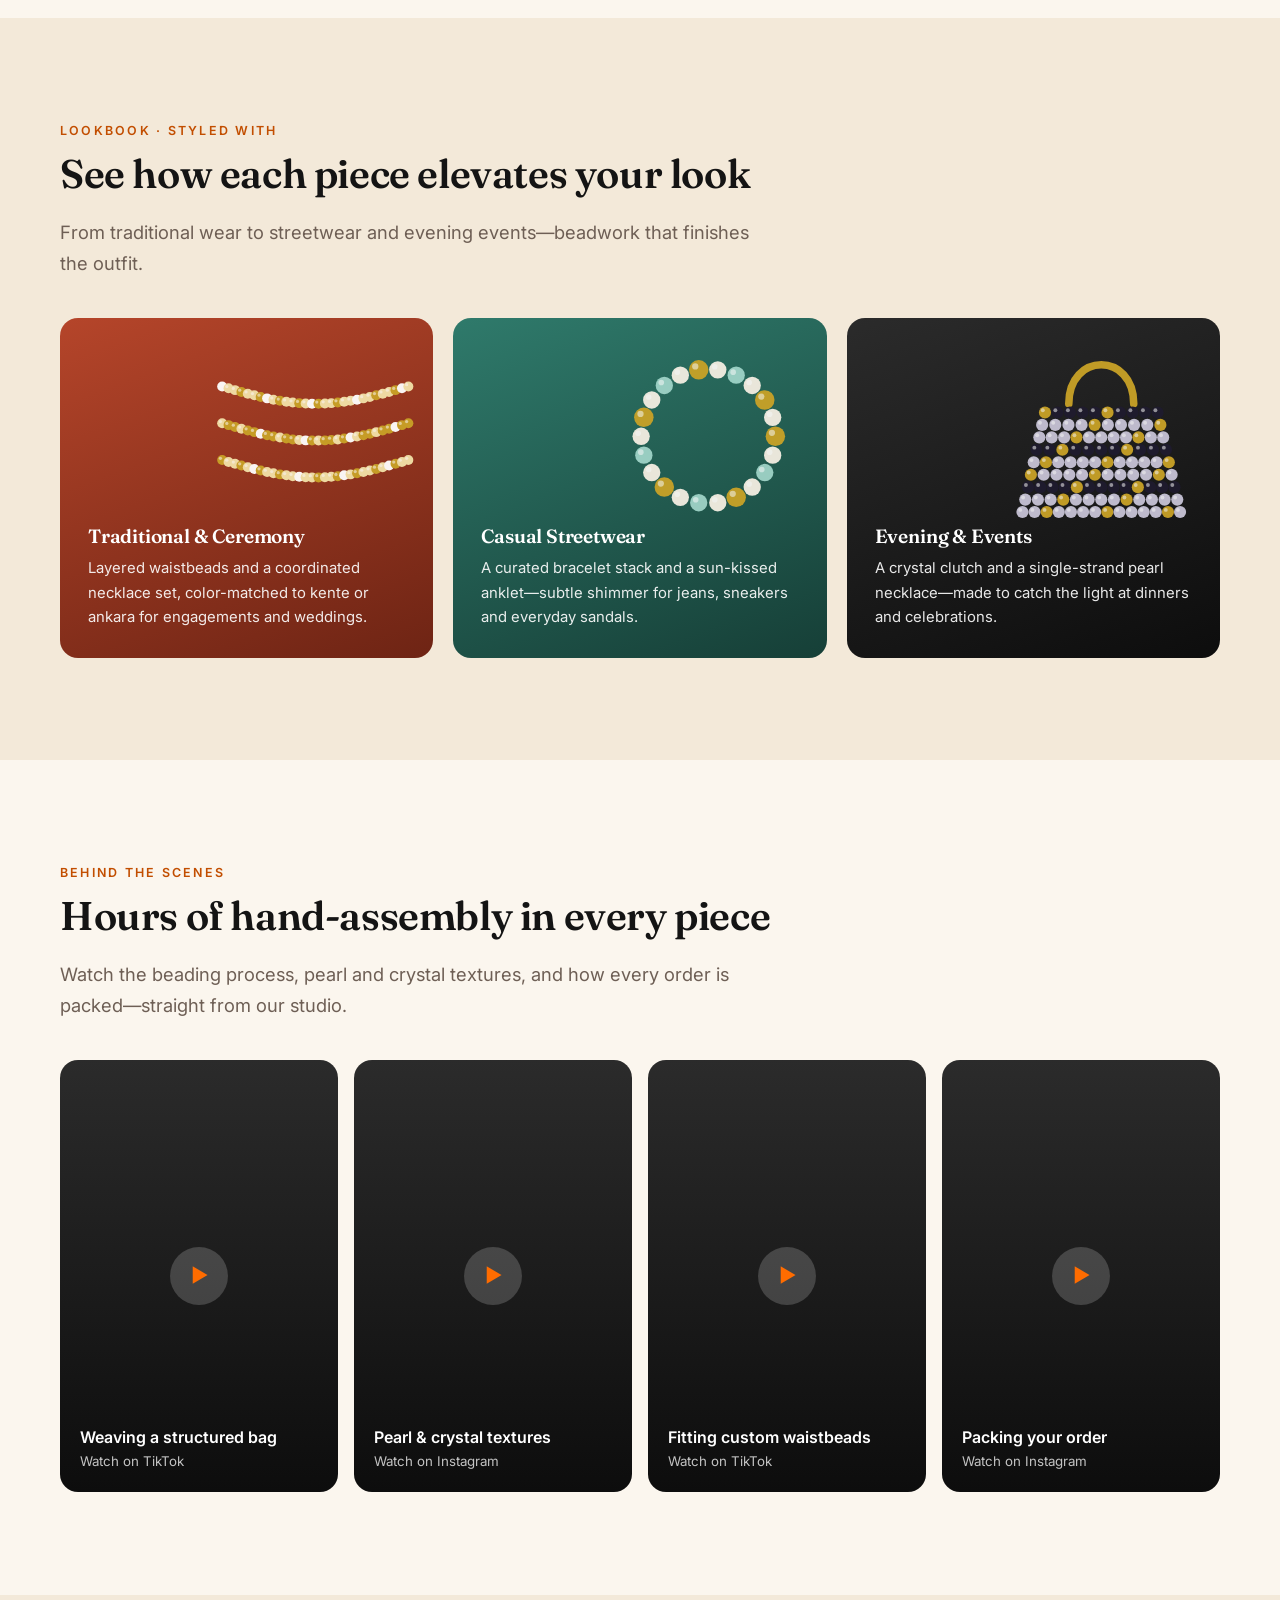
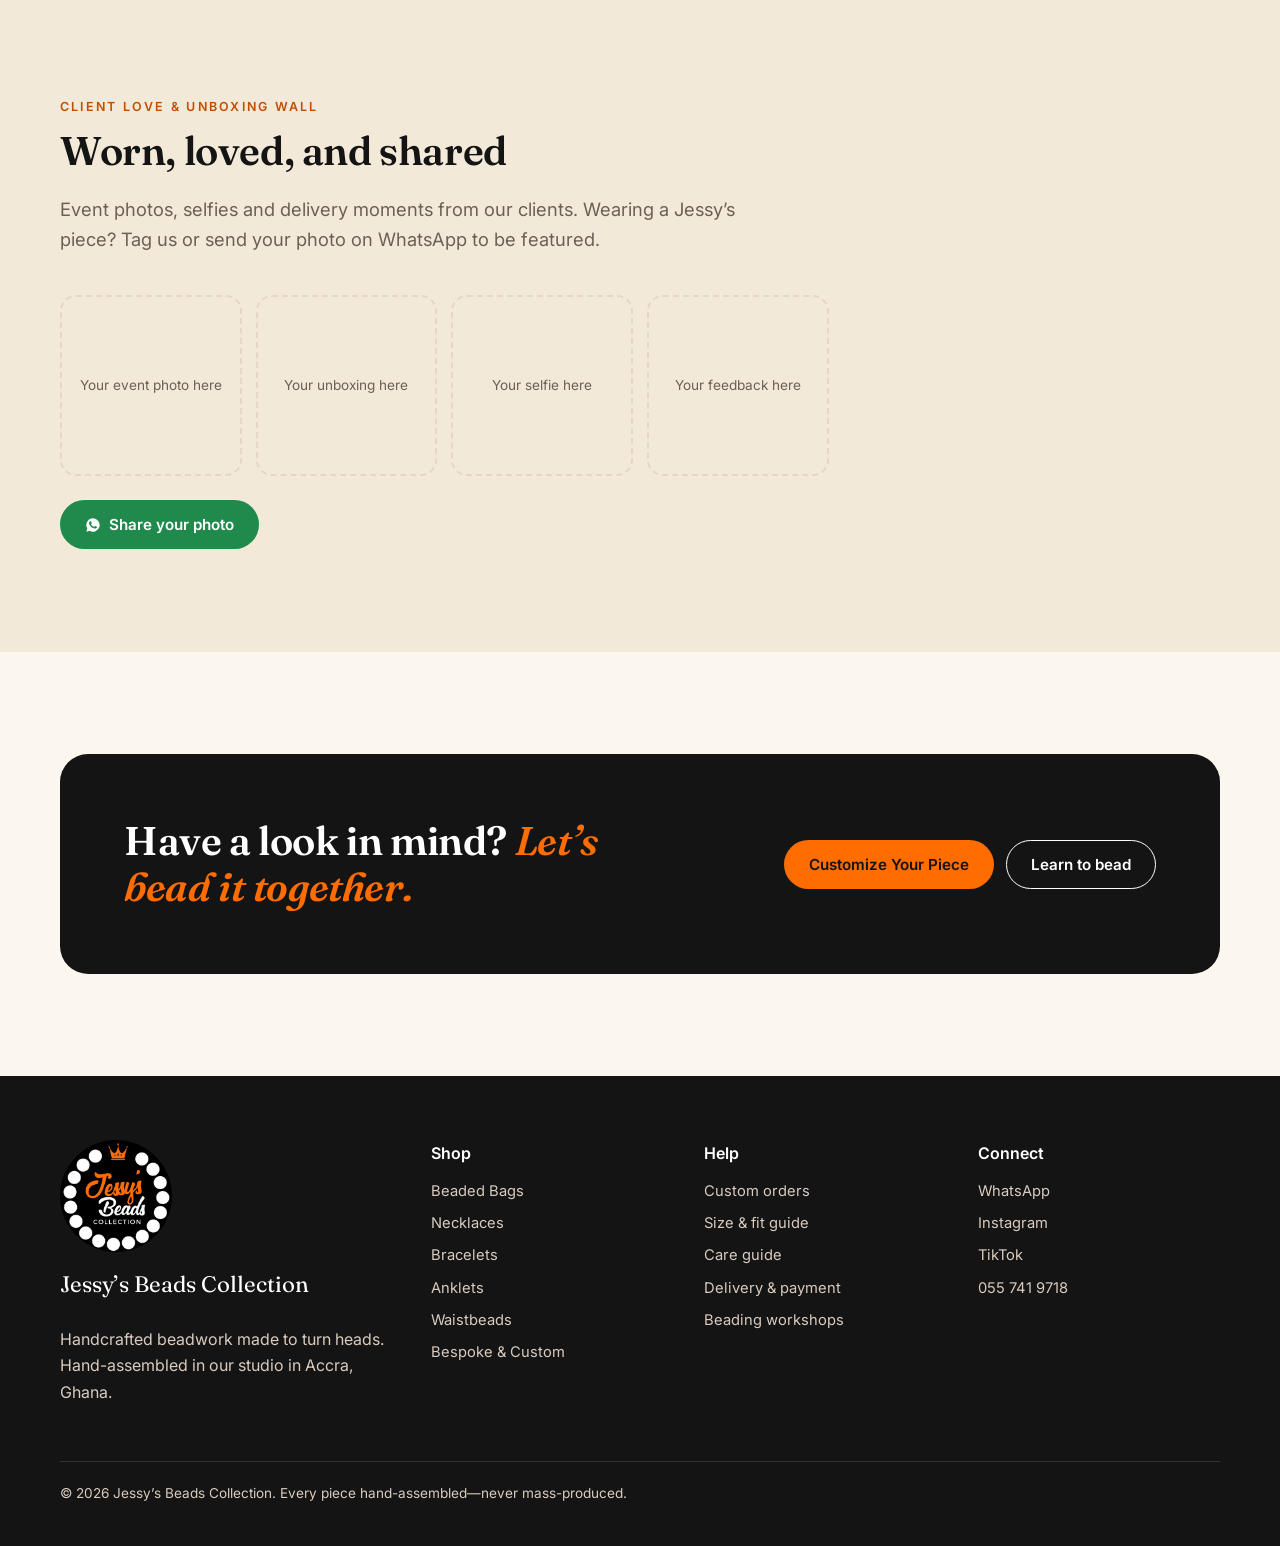
==== commit b1454085: "Add brand logo, favicon and orange/black brand colors Co-Authored-By: Claude Opus 5.5 <noreply@anthr" ====
--- a/index.html
+++ b/index.html
@@ -8,6 +8,11 @@
   <link rel="preconnect" href="https://fonts.googleapis.com">
   <link rel="preconnect" href="https://fonts.gstatic.com" crossorigin>
   <link href="https://fonts.googleapis.com/css2?family=Fraunces:ital,opsz,wght@0,9..144,500;0,9..144,600;1,9..144,500&family=Inter:wght@400;500;600;700&display=swap" rel="stylesheet">
+  <link rel="icon" type="image/png" href="images/favicon.png">
+  <link rel="apple-touch-icon" href="images/apple-touch-icon.png">
+  <meta name="theme-color" content="#000000">
+  <meta property="og:site_name" content="Jessy’s Beads Collection">
+  <meta property="og:image" content="https://jessys-beads-collection.onrender.com/images/logo-full.jpg">
   <link rel="stylesheet" href="css/styles.css">
   <script src="js/config.js"></script>
   <script src="js/products.js"></script>
@@ -34,7 +39,7 @@
           </ul>
         </div>
         <div class="hero-art" aria-hidden="true">
-          <div class="orb orb-1" data-art="necklace" data-palette="#f4eee2,#e7dcc6,#2f7a6b"></div>
+          <div class="orb orb-1"><img src="images/logo-dark.png" alt=""></div>
           <div class="orb orb-2" data-art="bag" data-palette="#c9a227,#f3e2a9,#8a6d12"></div>
           <div class="orb orb-3" data-art="bracelet" data-palette="#d9779a,#f2c6d4,#c9a227"></div>
         </div>
@@ -79,7 +84,7 @@
           <li><h3>Handcrafted for You</h3><p>Every piece is carefully threaded, knotted, and inspected by hand in our studio.</p></li>
           <li><h3>Delivered to Your Door</h3><p>Reliable dispatch across Accra and nationwide, with international shipping available.</p></li>
         </ol>
-        <div class="btn-row"><a class="btn btn-primary" style="background:#fff;color:var(--plum)" href="custom.html">Start a custom request</a></div>
+        <div class="btn-row"><a class="btn btn-primary" style="background:var(--orange);color:#141414" href="custom.html">Start a custom request</a></div>
       </div>
     </section>
 
@@ -157,7 +162,7 @@
     <section class="section">
       <div class="container">
         <div class="cta-band">
-          <h2>Have a look in mind? Let’s bead it together.</h2>
+          <h2>Have a look in mind? <em>Let’s bead it together.</em></h2>
           <div class="btn-row" style="margin:0">
             <a class="btn btn-primary" href="custom.html">Customize Your Piece</a>
             <a class="btn btn-ghost" style="color:#fff" href="workshops.html">Learn to bead</a>
--- a/css/styles.css
+++ b/css/styles.css
@@ -1,14 +1,15 @@
 :root {
   --cream: #fbf6ee;
   --sand: #f3e9d9;
-  --ink: #2a1f1a;
+  --ink: #141414;
   --muted: #6e5f55;
   --line: #e4d7c4;
   --gold: #b08a1c;
   --gold-soft: #f3e2a9;
-  --terracotta: #b5452a;
+  --terracotta: #c24e00;
+  --orange: #ff6c00;
   --emerald: #2f7a6b;
-  --plum: #3b2340;
+  --plum: #111111;
   --wa: #1f8a4c;
   --radius: 18px;
   --shadow: 0 10px 30px -18px rgba(42, 31, 26, 0.45);
@@ -36,11 +37,11 @@
 .container { width: min(1160px, 100% - 32px); margin-inline: auto; }
 .section { padding: clamp(56px, 8vw, 104px) 0; }
 .section-alt { background: var(--sand); }
-.section-dark { background: var(--plum); color: #f6ecf3; }
-.section-dark .eyebrow { color: var(--gold-soft); }
+.section-dark { background: var(--plum); color: #f4f1ee; }
+.section-dark .eyebrow { color: var(--orange); }
 .eyebrow { font-size: 0.78rem; letter-spacing: 0.18em; text-transform: uppercase; color: var(--terracotta); font-weight: 600; margin-bottom: 0.8em; }
 .lede { font-size: 1.15rem; color: var(--muted); max-width: 62ch; }
-.section-dark .lede { color: #dcc8d6; }
+.section-dark .lede { color: #cfc8c2; }
 .section-head { max-width: 720px; margin-bottom: 40px; }
 .center { text-align: center; margin-inline: auto; }
 
@@ -53,7 +54,7 @@
 }
 .btn:hover { transform: translateY(-1px); }
 .btn-primary { background: var(--ink); color: var(--cream); }
-.btn-primary:hover { background: var(--plum); }
+.btn-primary:hover { background: #2b2b2b; }
 .btn-ghost { border-color: currentColor; color: var(--ink); background: transparent; }
 .btn-wa { background: var(--wa); color: #fff; }
 .btn-wa::before { content: ""; width: 16px; height: 16px; background: currentColor; mask: url("data:image/svg+xml,%3Csvg xmlns='http://www.w3.org/2000/svg' viewBox='0 0 24 24'%3E%3Cpath d='M12 2a10 10 0 0 0-8.6 15.1L2 22l5-1.3A10 10 0 1 0 12 2Zm5.4 14.1c-.2.6-1.3 1.2-1.8 1.2-.5.1-1 .2-3.4-.7-2.9-1.1-4.7-4.1-4.9-4.3-.1-.2-1.2-1.6-1.2-3s.8-2.2 1-2.5c.3-.3.6-.4.8-.4h.6c.2 0 .4 0 .6.5l.9 2.1c.1.2.1.4 0 .6l-.3.5-.4.5c-.1.1-.3.3-.1.6.2.3.8 1.3 1.7 2.1 1.2 1 2.1 1.3 2.4 1.5.3.1.5.1.6-.1l.9-1.1c.2-.3.4-.2.7-.1l2 1c.3.1.5.2.5.3.1.2.1.7-.1 1.3Z'/%3E%3C/svg%3E") center/contain no-repeat; }
@@ -69,6 +70,9 @@
 .brand { display: flex; align-items: center; gap: 10px; text-decoration: none; color: var(--ink); }
 .brand-name { font-family: var(--serif); font-size: 1.25rem; font-weight: 600; }
 .brand-name em { color: var(--terracotta); }
+.brand-logo { width: 52px; height: 52px; border-radius: 50%; }
+.footer-logo { width: 112px; height: 112px; border-radius: 50%; margin-bottom: 14px; }
+.orb img { width: 100%; height: 100%; border-radius: 50%; object-fit: cover; }
 .site-nav { display: flex; align-items: center; gap: 22px; }
 .site-nav a:not(.btn) { color: var(--ink); text-decoration: none; font-size: 0.93rem; font-weight: 500; padding: 4px 0; border-bottom: 2px solid transparent; }
 .site-nav a:not(.btn):hover, .site-nav a[aria-current="page"] { border-color: var(--terracotta); }
@@ -85,11 +89,11 @@
 /* Hero */
 .hero { padding: clamp(48px, 7vw, 96px) 0; overflow: hidden; }
 .hero-grid { display: grid; grid-template-columns: 1.1fr 0.9fr; gap: 48px; align-items: center; }
-.hero h1 em { font-style: italic; color: var(--terracotta); }
+.hero h1 em { font-style: italic; color: var(--orange); }
 .hero-art { position: relative; aspect-ratio: 1; }
 .hero-art .orb { position: absolute; border-radius: 50%; display: grid; place-items: center; box-shadow: var(--shadow); }
 .hero-art .orb svg { width: 80%; }
-.orb-1 { inset: 0 18% 18% 0; background: var(--gold-soft); }
+.orb-1 { inset: 0 18% 18% 0; background: #000; }
 .orb-2 { width: 46%; aspect-ratio: 1; right: 0; bottom: 0; background: #e9d3df; }
 .orb-3 { width: 32%; aspect-ratio: 1; right: 4%; top: 2%; background: #cfe6df; }
 .trust-row { display: flex; flex-wrap: wrap; gap: 10px 22px; margin-top: 28px; padding: 0; list-style: none; color: var(--muted); font-size: 0.9rem; }
@@ -111,9 +115,9 @@
 /* Steps */
 .steps { display: grid; grid-template-columns: repeat(3, 1fr); gap: 20px; counter-reset: step; list-style: none; padding: 0; margin: 0; }
 .steps li { counter-increment: step; background: rgba(255, 255, 255, 0.06); border: 1px solid rgba(255, 255, 255, 0.14); border-radius: var(--radius); padding: 28px; }
-.steps li::before { content: counter(step, decimal-leading-zero); font-family: var(--serif); font-size: 2.4rem; color: var(--gold-soft); display: block; margin-bottom: 10px; }
+.steps li::before { content: counter(step, decimal-leading-zero); font-family: var(--serif); font-size: 2.4rem; color: var(--orange); display: block; margin-bottom: 10px; }
 .steps h3 { color: #fff; }
-.steps p { margin: 0; color: #dcc8d6; }
+.steps p { margin: 0; color: #cfc8c2; }
 @media (max-width: 760px) { .steps { grid-template-columns: 1fr; } }
 
 /* Products */
@@ -162,13 +166,13 @@
 .look p { position: relative; margin: 0; font-size: 0.93rem; opacity: 0.9; }
 .look-1 { background: linear-gradient(160deg, #b5452a, #6e2414); }
 .look-2 { background: linear-gradient(160deg, #2f7a6b, #163f37); }
-.look-3 { background: linear-gradient(160deg, #3b2340, #140c16); }
+.look-3 { background: linear-gradient(160deg, #2b2b2b, #0d0d0d); }
 @media (max-width: 860px) { .lookbook { grid-template-columns: 1fr; } .look { min-height: 260px; } .look .art { width: 42%; } }
 
 /* Reels */
 .reels { display: grid; grid-template-columns: repeat(auto-fit, minmax(200px, 1fr)); gap: 16px; }
-.reel { aspect-ratio: 9/14; border-radius: var(--radius); background: linear-gradient(180deg, #4b2f51, #24152a); display: flex; flex-direction: column; justify-content: flex-end; padding: 20px; color: #fff; text-decoration: none; position: relative; overflow: hidden; }
-.reel-play { position: absolute; top: 50%; left: 50%; transform: translate(-50%, -50%); width: 58px; height: 58px; border-radius: 50%; background: rgba(255, 255, 255, 0.18); display: grid; place-items: center; font-size: 1.2rem; }
+.reel { aspect-ratio: 9/14; border-radius: var(--radius); background: linear-gradient(180deg, #2b2b2b, #0d0d0d); display: flex; flex-direction: column; justify-content: flex-end; padding: 20px; color: #fff; text-decoration: none; position: relative; overflow: hidden; }
+.reel-play { color: var(--orange); position: absolute; top: 50%; left: 50%; transform: translate(-50%, -50%); width: 58px; height: 58px; border-radius: 50%; background: rgba(255, 255, 255, 0.18); display: grid; place-items: center; font-size: 1.2rem; }
 .reel-title { font-weight: 600; position: relative; }
 .reel small { opacity: 0.75; position: relative; }
 
@@ -237,9 +241,11 @@
 .wall-slot { aspect-ratio: 1; border-radius: 16px; border: 2px dashed var(--line); display: grid; place-items: center; text-align: center; color: var(--muted); font-size: 0.85rem; padding: 14px; }
 
 /* CTA band */
-.cta-band { background: var(--terracotta); color: #fff; border-radius: 28px; padding: clamp(32px, 6vw, 64px); display: flex; flex-wrap: wrap; justify-content: space-between; align-items: center; gap: 24px; }
+.cta-band { background: var(--ink); color: #fff; border-radius: 28px; padding: clamp(32px, 6vw, 64px); display: flex; flex-wrap: wrap; justify-content: space-between; align-items: center; gap: 24px; }
 .cta-band h2 { margin: 0; max-width: 20ch; }
-.cta-band .btn-primary { background: #fff; color: var(--terracotta); }
+.cta-band h2 em { color: var(--orange); font-style: italic; }
+.cta-band .btn-primary { background: var(--orange); color: #141414; }
+.cta-band .btn-primary:hover { background: #ff8a33; }
 
 /* Footer */
 #site-footer { background: var(--ink); color: #d9cbbf; padding: 64px 0 28px; margin-top: 0; }
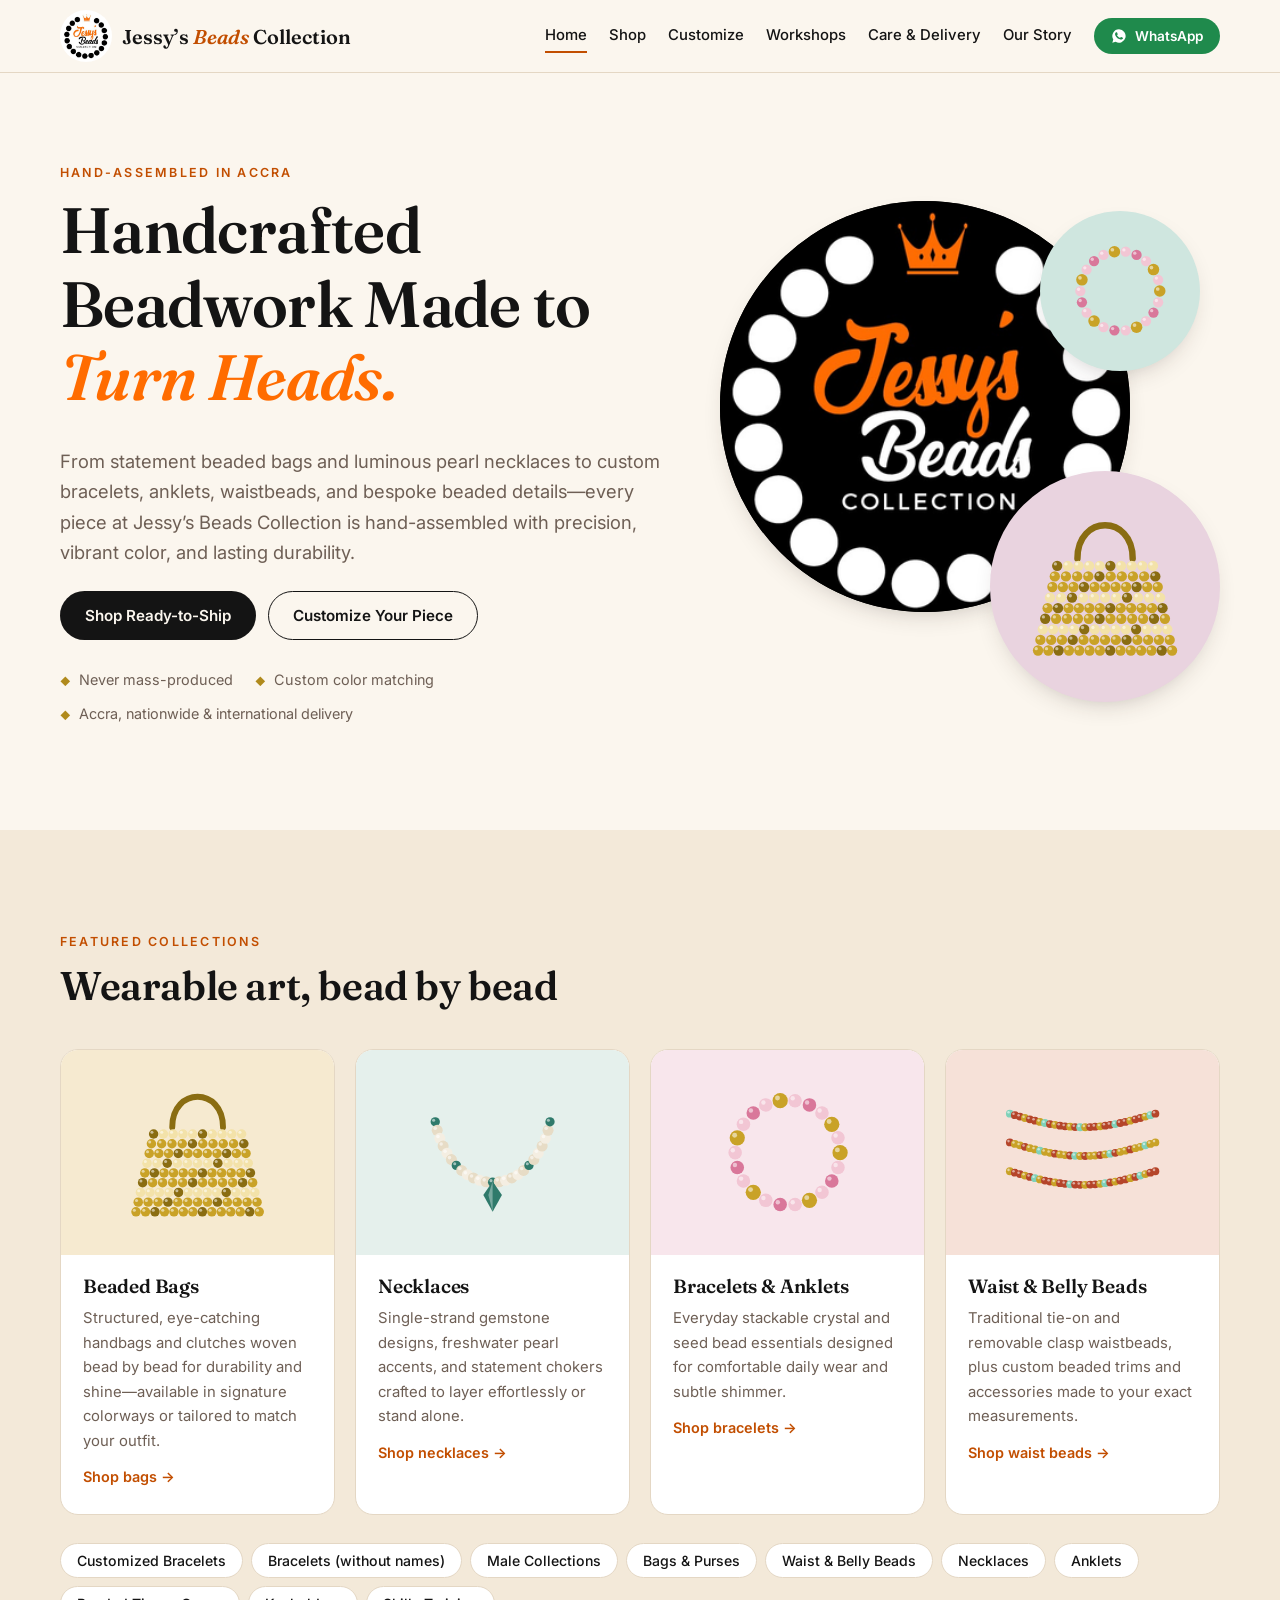
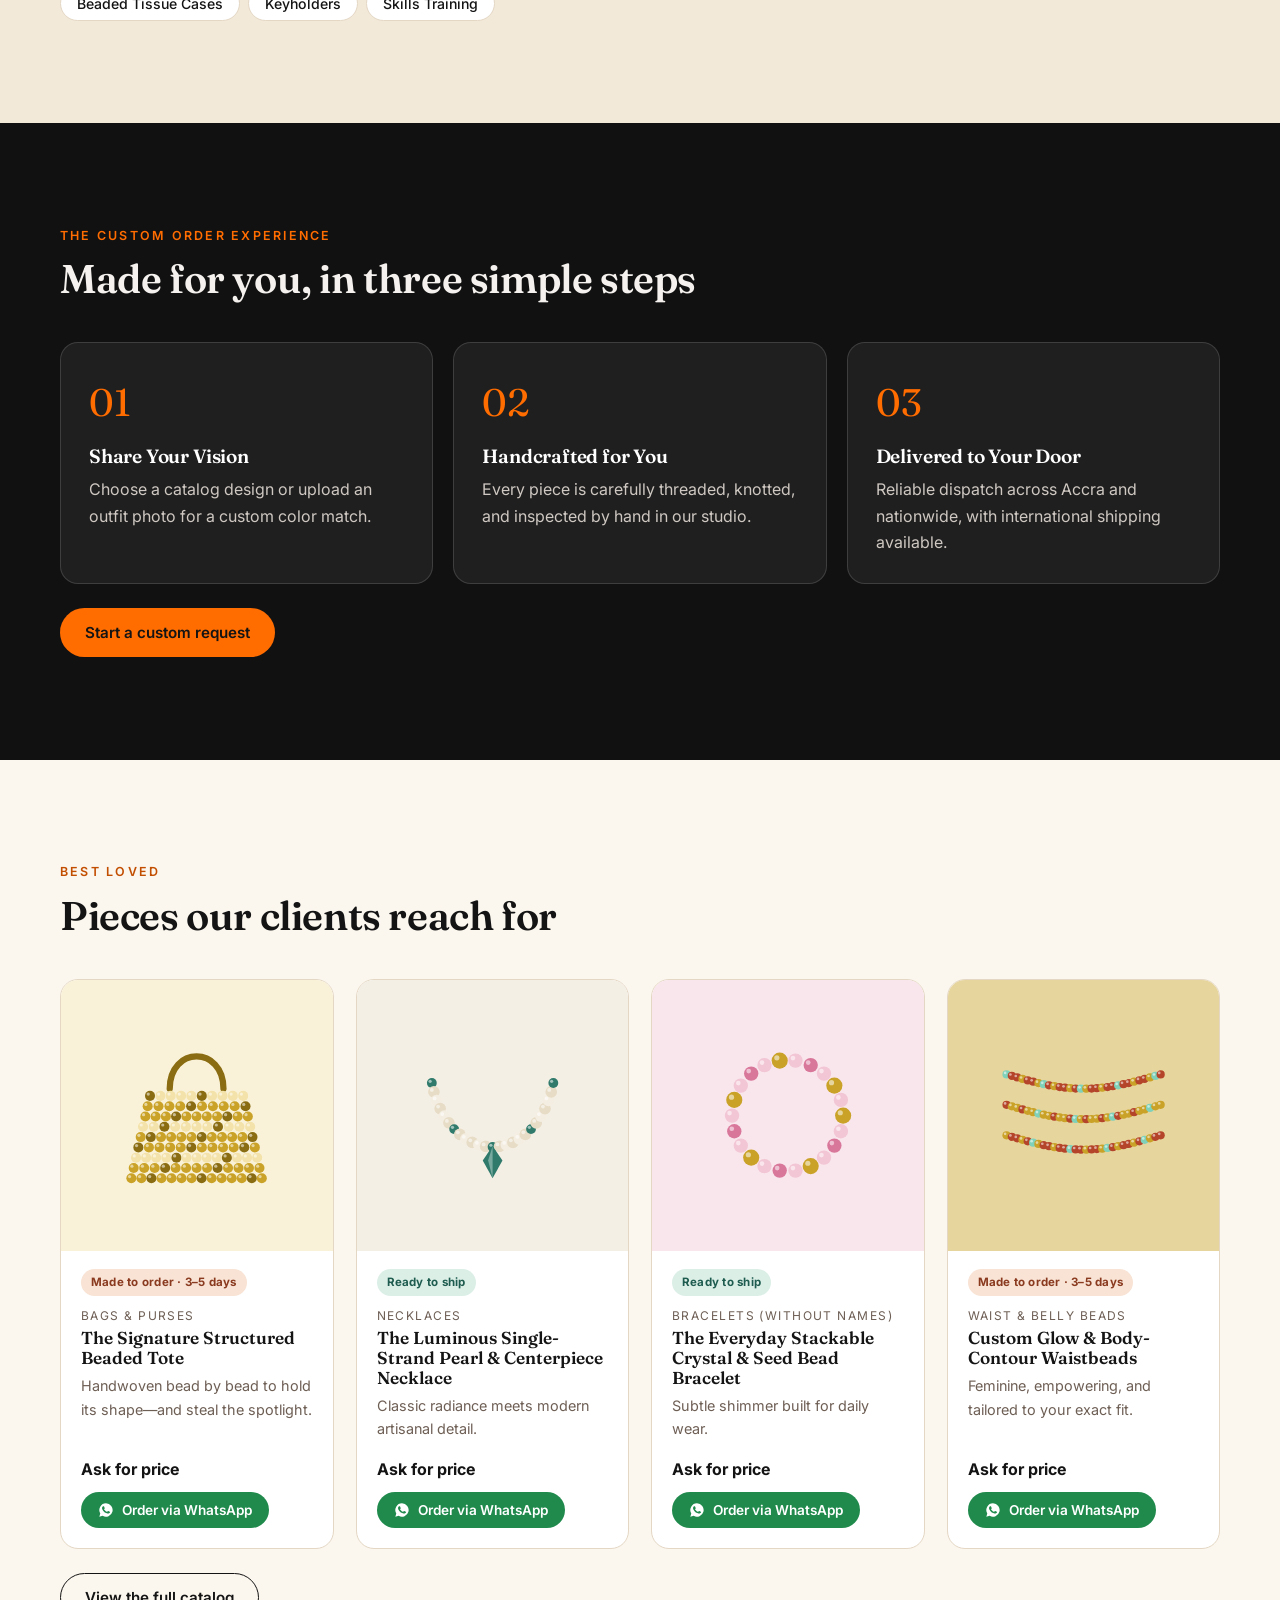
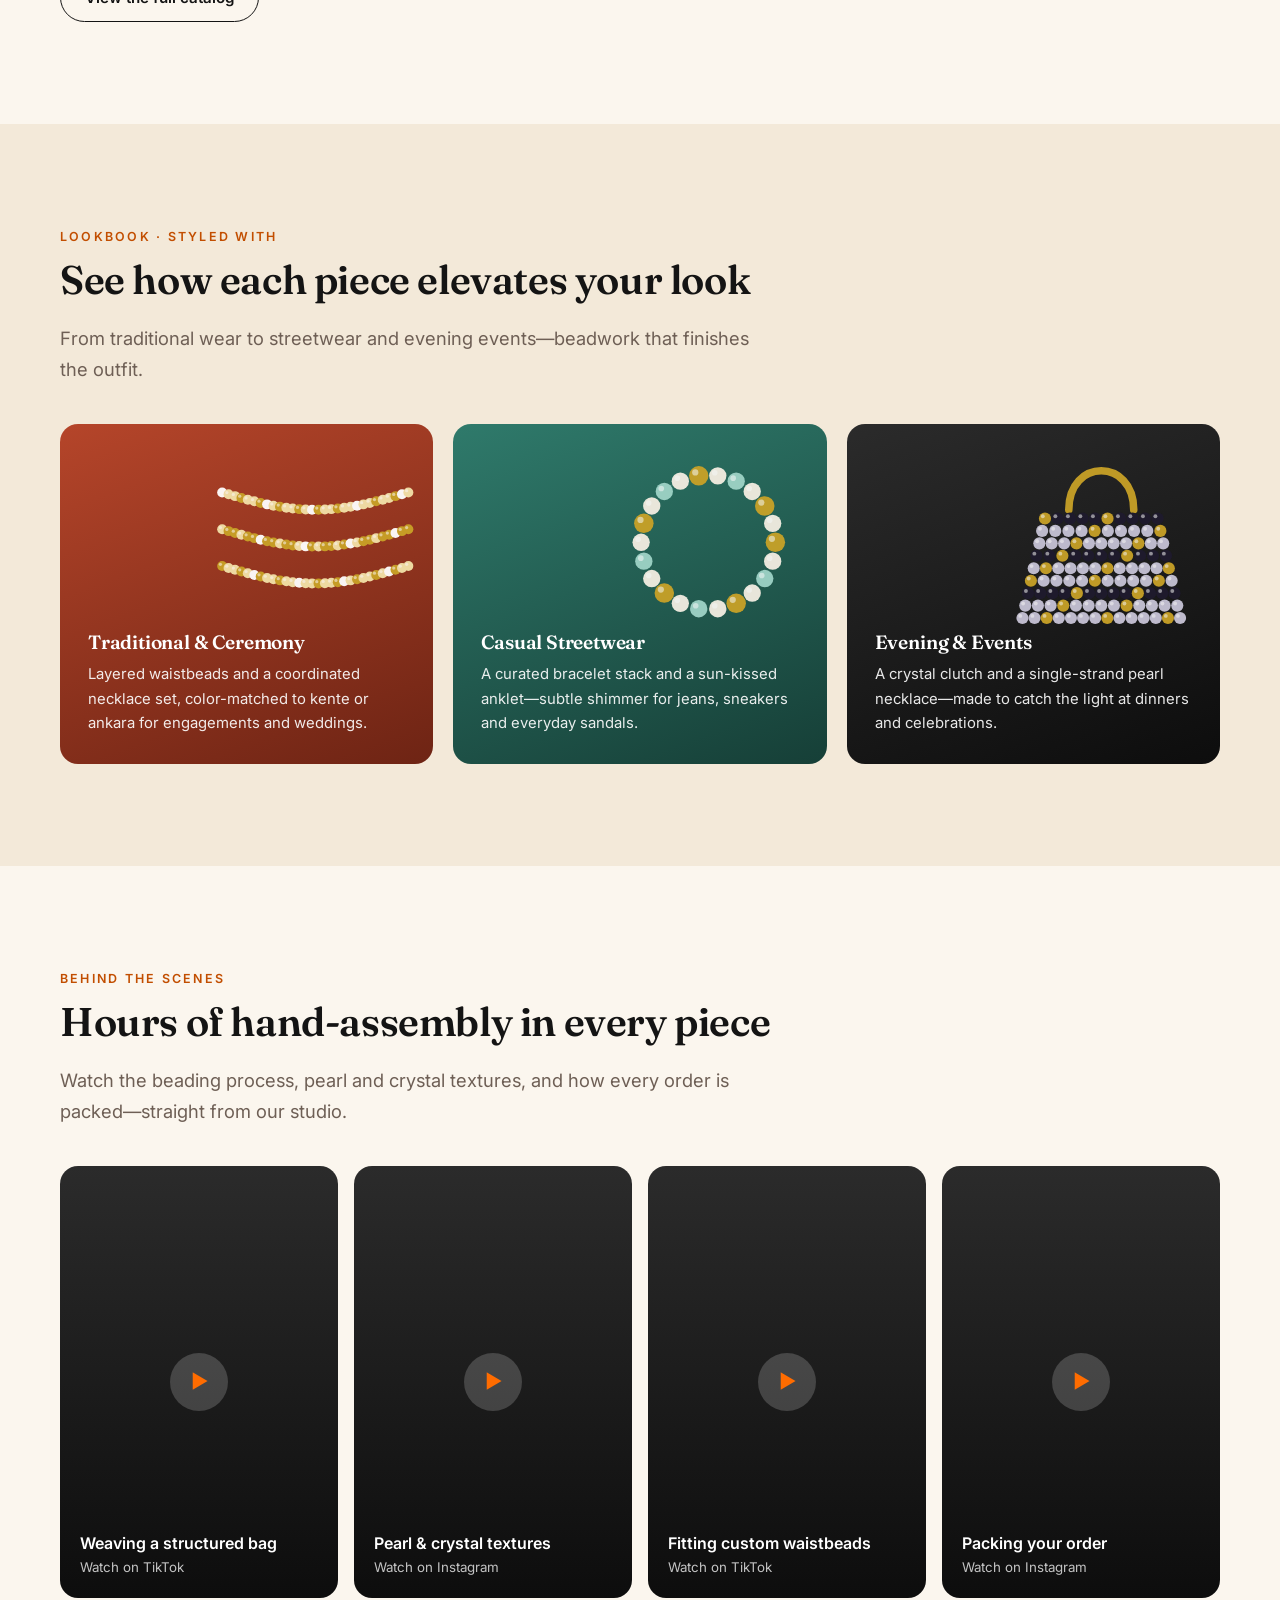
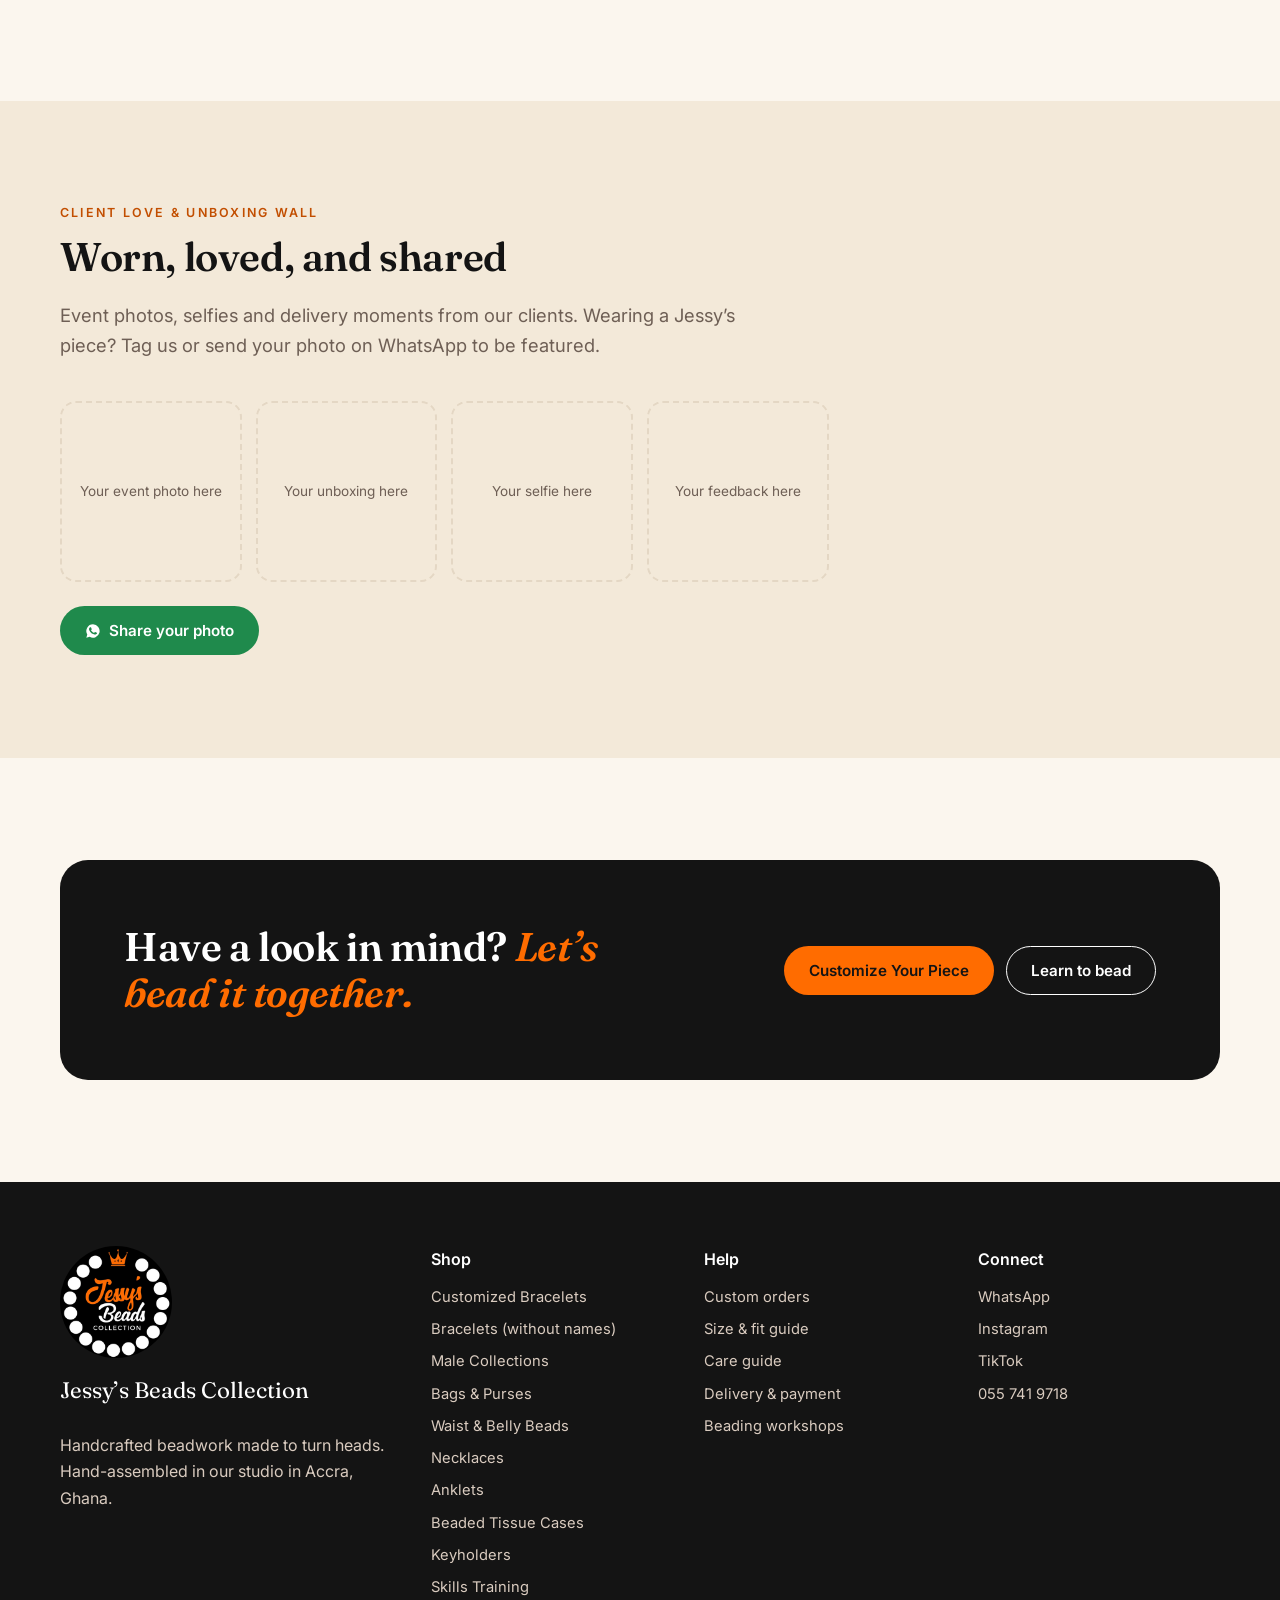
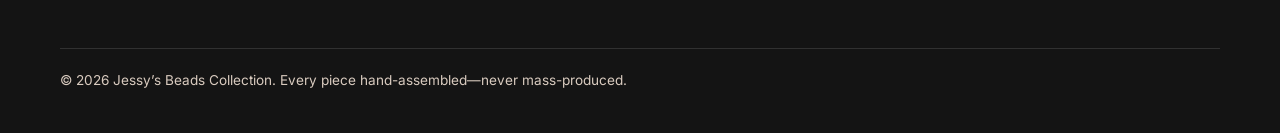
==== commit c889af51: "Match shop categories to WhatsApp catalog collections Adds Customized Bracelets, Male Collections, B" ====
--- a/index.html
+++ b/index.html
@@ -67,9 +67,10 @@
           </a>
           <a class="collection-card" href="shop.html#waistbeads">
             <div class="art" style="--tint:#f6e1d8" data-art="waistbeads" data-palette="#b5452a,#c9a227,#7fd1b9"></div>
-            <div><h3>Waistbeads &amp; Bespoke Accents</h3><p>Traditional tie-on and removable clasp waistbeads, plus custom beaded trims and accessories made to your exact measurements.</p><span class="more">Shop waistbeads →</span></div>
+            <div><h3>Waist &amp; Belly Beads</h3><p>Traditional tie-on and removable clasp waistbeads, plus custom beaded trims and accessories made to your exact measurements.</p><span class="more">Shop waist beads →</span></div>
           </a>
         </div>
+        <div class="chips" id="all-collections" style="margin-top:28px"></div>
       </div>
     </section>
 
--- a/css/styles.css
+++ b/css/styles.css
@@ -140,6 +140,8 @@
 .shop-toolbar { display: flex; flex-wrap: wrap; justify-content: space-between; gap: 16px; align-items: center; margin-bottom: 28px; }
 .chips { display: flex; flex-wrap: wrap; gap: 8px; }
 .chip { border: 1.5px solid var(--line); background: #fff; border-radius: 999px; padding: 8px 16px; font: 500 0.88rem var(--sans); cursor: pointer; color: var(--ink); }
+a.chip { text-decoration: none; display: inline-block; }
+a.chip:hover { border-color: var(--ink); }
 .chip[aria-pressed="true"] { background: var(--ink); color: var(--cream); border-color: var(--ink); }
 .select { padding: 10px 14px; border-radius: 12px; border: 1.5px solid var(--line); font: inherit; background: #fff; color: var(--ink); }
 .empty { grid-column: 1 / -1; color: var(--muted); }
